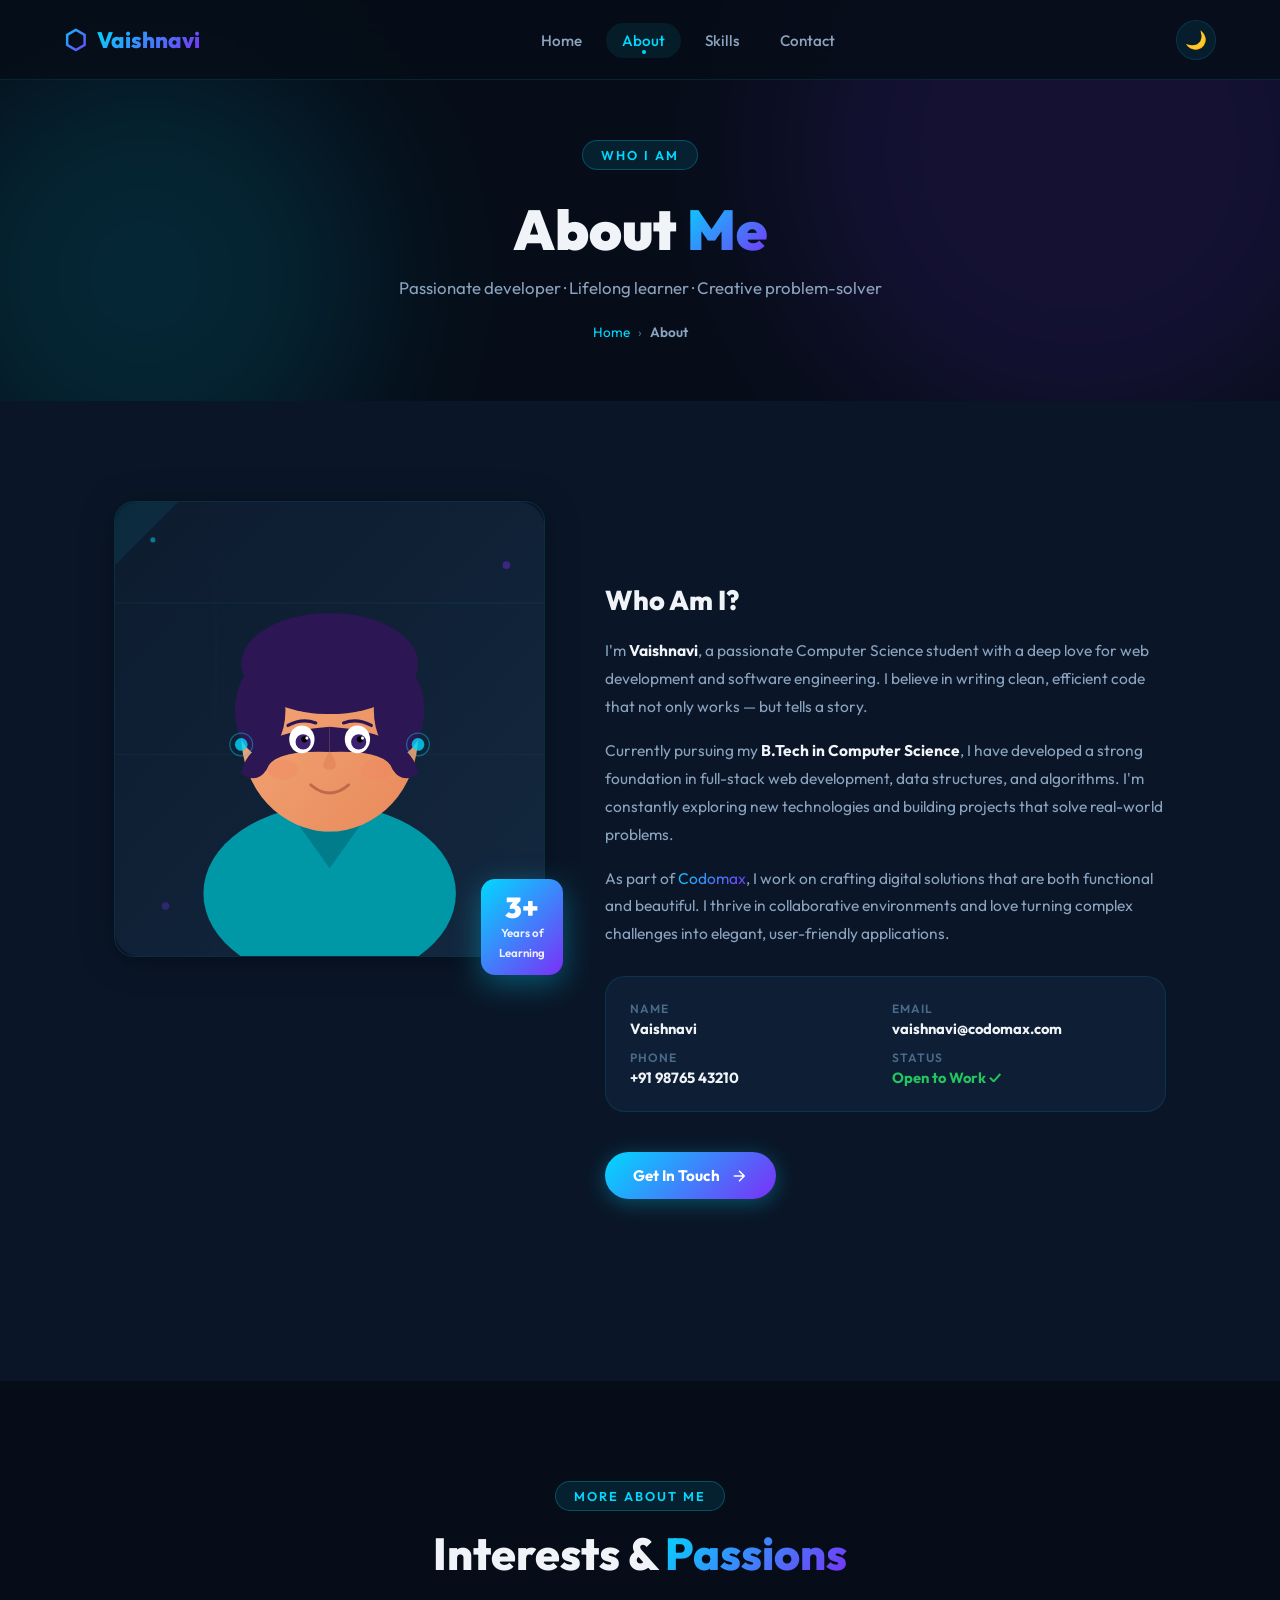
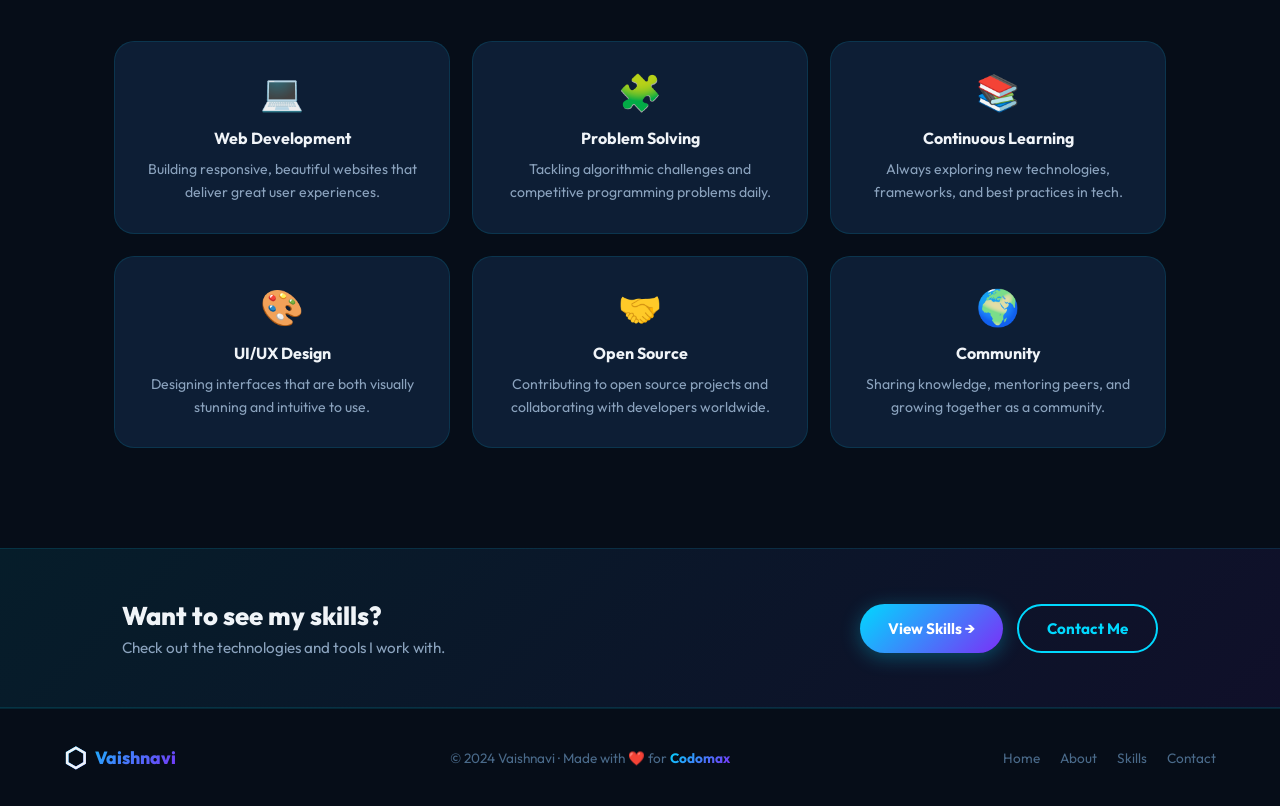
==== about.html @ a6d683fa "Initial commit" ====
<!DOCTYPE html>
<html lang="en">
<head>
    <meta charset="UTF-8">
    <meta name="viewport" content="width=device-width, initial-scale=1.0">
    <meta name="description" content="About Vaishnavi – CS Student, Web Developer at Codomax. Know my story, education, and interests.">
    <title>About Me | Vaishnavi – Codomax</title>
    <link rel="preconnect" href="https://fonts.googleapis.com">
    <link rel="preconnect" href="https://fonts.gstatic.com" crossorigin>
    <link href="https://fonts.googleapis.com/css2?family=Outfit:wght@300;400;500;600;700;800;900&family=Space+Mono:wght@400;700&display=swap" rel="stylesheet">
    <link rel="stylesheet" href="style.css">
</head>
<body>

<!-- ===== NAVBAR ===== -->
<header id="header">
    <nav class="navbar" id="navbar">
        <a href="index.html" class="logo-wrap">
            <span class="logo-icon">⬡</span>
            <span class="logo-text">Vaishnavi</span>
        </a>
        <ul class="nav-links" id="navLinks">
            <li><a href="index.html"   class="nav-link">Home</a></li>
            <li><a href="about.html"   class="nav-link active">About</a></li>
            <li><a href="skills.html"  class="nav-link">Skills</a></li>
            <li><a href="contact.html" class="nav-link">Contact</a></li>
        </ul>
        <div class="nav-actions">
            <button id="themeBtn" aria-label="Toggle theme">🌙</button>
            <button class="hamburger" id="hamburger" aria-label="Toggle menu">
                <span></span><span></span><span></span>
            </button>
        </div>
    </nav>
</header>


<!-- ===== PAGE HERO BANNER ===== -->
<section class="page-hero">
    <div class="blob blob-1"></div>
    <div class="blob blob-2"></div>
    <div class="container page-hero-inner">
        <span class="section-tag">Who I Am</span>
        <h1 class="page-hero-title">About <span class="highlight">Me</span></h1>
        <p class="page-hero-sub">Passionate developer · Lifelong learner · Creative problem-solver</p>
        <nav class="breadcrumb">
            <a href="index.html">Home</a>
            <span>›</span>
            <span class="bc-active">About</span>
        </nav>
    </div>
</section>


<!-- ===== ABOUT MAIN ===== -->
<section class="section about-section">
    <div class="container">
        <div class="about-grid">

            <!-- LEFT: Image + info cards -->
            <div class="about-left anim-left">
                <div class="about-img-wrap">
                    <svg class="about-svg" viewBox="0 0 340 360" xmlns="http://www.w3.org/2000/svg">
                        <defs>
                            <linearGradient id="aboutBg" x1="0%" y1="0%" x2="100%" y2="100%">
                                <stop offset="0%" style="stop-color:#0d1b2e"/>
                                <stop offset="100%" style="stop-color:#13283f"/>
                            </linearGradient>
                            <linearGradient id="skinA" x1="0%" y1="0%" x2="100%" y2="100%">
                                <stop offset="0%" style="stop-color:#f4a97a"/>
                                <stop offset="100%" style="stop-color:#e8895a"/>
                            </linearGradient>
                            <clipPath id="aboutClip"><rect width="340" height="360" rx="20"/></clipPath>
                            <clipPath id="headClip"><ellipse cx="170" cy="175" rx="75" ry="80"/></clipPath>
                        </defs>
                        <rect width="340" height="360" rx="20" fill="url(#aboutBg)"/>
                        <!-- Grid lines -->
                        <line x1="0" y1="80" x2="340" y2="80" stroke="#00d9ff" stroke-width="0.4" opacity="0.15"/>
                        <line x1="0" y1="200" x2="340" y2="200" stroke="#00d9ff" stroke-width="0.4" opacity="0.1"/>
                        <line x1="80" y1="0" x2="80" y2="360" stroke="#7b2ff7" stroke-width="0.4" opacity="0.1"/>
                        <line x1="260" y1="0" x2="260" y2="360" stroke="#7b2ff7" stroke-width="0.4" opacity="0.1"/>
                        <!-- Corner accent -->
                        <path d="M 0 0 L 50 0 L 0 50Z" fill="#00d9ff" opacity="0.08"/>
                        <path d="M 340 360 L 290 360 L 340 310Z" fill="#7b2ff7" opacity="0.08"/>
                        <!-- Body -->
                        <ellipse cx="170" cy="310" rx="100" ry="70" fill="#0097a7" clip-path="url(#aboutClip)"/>
                        <path d="M 145 255 L 170 290 L 195 255 Q 170 268 145 255Z" fill="#007c8a" clip-path="url(#aboutClip)"/>
                        <!-- Neck -->
                        <rect x="157" y="228" width="26" height="30" rx="8" fill="url(#skinA)"/>
                        <!-- Head -->
                        <ellipse cx="170" cy="185" rx="70" ry="76" fill="url(#skinA)"/>
                        <!-- Hair -->
                        <ellipse cx="170" cy="128" rx="70" ry="40" fill="#2c1654"/>
                        <ellipse cx="115" cy="165" rx="20" ry="35" fill="#2c1654"/>
                        <ellipse cx="225" cy="165" rx="20" ry="35" fill="#2c1654"/>
                        <path d="M 170 178 Q 235 183 240 215 Q 228 224 220 212 Q 215 196 170 198Z" fill="#2c1654"/>
                        <path d="M 170 178 Q 105 183 100 215 Q 112 224 120 212 Q 125 196 170 198Z" fill="#2c1654"/>
                        <!-- Eyes -->
                        <ellipse cx="148" cy="188" rx="10" ry="11" fill="white"/>
                        <ellipse cx="192" cy="188" rx="10" ry="11" fill="white"/>
                        <circle cx="149" cy="190" r="6" fill="#3d2070"/>
                        <circle cx="193" cy="190" r="6" fill="#3d2070"/>
                        <circle cx="150" cy="188" r="2.5" fill="black"/>
                        <circle cx="194" cy="188" r="2.5" fill="black"/>
                        <circle cx="152" cy="187" r="1.2" fill="white"/>
                        <circle cx="196" cy="187" r="1.2" fill="white"/>
                        <!-- Eyebrows -->
                        <path d="M 137 177 Q 148 171 159 175" stroke="#2c1654" stroke-width="2.5" fill="none" stroke-linecap="round"/>
                        <path d="M 181 175 Q 192 171 203 177" stroke="#2c1654" stroke-width="2.5" fill="none" stroke-linecap="round"/>
                        <!-- Nose -->
                        <path d="M 170 197 Q 163 208 166 211 Q 170 213 174 211 Q 177 208 170 197Z" fill="#d97b4f" opacity="0.45"/>
                        <!-- Smile -->
                        <path d="M 155 224 Q 170 237 185 224" stroke="#c0694a" stroke-width="2.2" fill="none" stroke-linecap="round"/>
                        <!-- Cheeks -->
                        <ellipse cx="133" cy="212" rx="12" ry="8" fill="#f08060" opacity="0.3"/>
                        <ellipse cx="207" cy="212" rx="12" ry="8" fill="#f08060" opacity="0.3"/>
                        <!-- Earrings -->
                        <circle cx="100" cy="192" r="5" fill="#00d9ff" opacity="0.8"/>
                        <circle cx="240" cy="192" r="5" fill="#00d9ff" opacity="0.8"/>
                        <circle cx="100" cy="192" r="9" fill="none" stroke="#00d9ff" stroke-width="1" opacity="0.4"/>
                        <circle cx="240" cy="192" r="9" fill="none" stroke="#00d9ff" stroke-width="1" opacity="0.4"/>
                        <!-- Particles -->
                        <circle cx="30" cy="30" r="2" fill="#00d9ff" opacity="0.5"/>
                        <circle cx="310" cy="50" r="3" fill="#7b2ff7" opacity="0.4"/>
                        <circle cx="300" cy="330" r="2" fill="#00d9ff" opacity="0.4"/>
                        <circle cx="40" cy="320" r="3" fill="#7b2ff7" opacity="0.3"/>
                    </svg>
                    <div class="about-experience-badge">
                        <span class="badge-years">3+</span>
                        <span class="badge-text">Years of<br>Learning</span>
                    </div>
                </div>

                <div class="info-cards">
                    <div class="info-card">
                        <span class="info-icon">🎓</span>
                        <div>
                            <strong>Education</strong>
                            <p>B.Tech – Computer Science</p>
                        </div>
                    </div>
                    <div class="info-card">
                        <span class="info-icon">📍</span>
                        <div>
                            <strong>Location</strong>
                            <p>India · Remote Available</p>
                        </div>
                    </div>
                    <div class="info-card">
                        <span class="info-icon">💼</span>
                        <div>
                            <strong>Company</strong>
                            <p>Codomax</p>
                        </div>
                    </div>
                    <div class="info-card">
                        <span class="info-icon">🌐</span>
                        <div>
                            <strong>Languages</strong>
                            <p>English, Hindi</p>
                        </div>
                    </div>
                </div>
            </div>

            <!-- RIGHT: Bio -->
            <div class="about-right anim-right">
                <h2 class="about-heading">Who Am I?</h2>

                <p class="about-text">
                    I'm <strong>Vaishnavi</strong>, a passionate Computer Science student with a deep love for 
                    web development and software engineering. I believe in writing clean, efficient code that 
                    not only works — but tells a story.
                </p>
                <p class="about-text">
                    Currently pursuing my <strong>B.Tech in Computer Science</strong>, I have developed a strong 
                    foundation in full-stack web development, data structures, and algorithms. I'm constantly 
                    exploring new technologies and building projects that solve real-world problems.
                </p>
                <p class="about-text">
                    As part of <span class="highlight">Codomax</span>, I work on crafting digital solutions that 
                    are both functional and beautiful. I thrive in collaborative environments and love turning 
                    complex challenges into elegant, user-friendly applications.
                </p>

                <!-- Personal details -->
                <div class="about-details">
                    <div class="detail-row">
                        <span class="detail-label">Name</span>
                        <span class="detail-value">Vaishnavi</span>
                    </div>
                    <div class="detail-row">
                        <span class="detail-label">Email</span>
                        <span class="detail-value">vaishnavi@codomax.com</span>
                    </div>
                    <div class="detail-row">
                        <span class="detail-label">Phone</span>
                        <span class="detail-value">+91 98765 43210</span>
                    </div>
                    <div class="detail-row">
                        <span class="detail-label">Status</span>
                        <span class="detail-value available">Open to Work ✓</span>
                    </div>
                </div>

                <a href="contact.html" class="btn-primary about-cta">
                    <span>Get In Touch</span>
                    <svg width="18" height="18" viewBox="0 0 24 24" fill="none" stroke="currentColor" stroke-width="2"><path d="M5 12h14M12 5l7 7-7 7"/></svg>
                </a>
            </div>
        </div>
    </div>
</section>


<!-- ===== INTERESTS / FUN FACTS ===== -->
<section class="section interests-section">
    <div class="container">
        <div class="section-header">
            <span class="section-tag">More About Me</span>
            <h2 class="section-title">Interests & <span class="highlight">Passions</span></h2>
        </div>
        <div class="interests-grid">
            <div class="interest-card anim-up">
                <span class="interest-icon">💻</span>
                <h3>Web Development</h3>
                <p>Building responsive, beautiful websites that deliver great user experiences.</p>
            </div>
            <div class="interest-card anim-up" style="--delay:0.1s">
                <span class="interest-icon">🧩</span>
                <h3>Problem Solving</h3>
                <p>Tackling algorithmic challenges and competitive programming problems daily.</p>
            </div>
            <div class="interest-card anim-up" style="--delay:0.2s">
                <span class="interest-icon">📚</span>
                <h3>Continuous Learning</h3>
                <p>Always exploring new technologies, frameworks, and best practices in tech.</p>
            </div>
            <div class="interest-card anim-up" style="--delay:0.3s">
                <span class="interest-icon">🎨</span>
                <h3>UI/UX Design</h3>
                <p>Designing interfaces that are both visually stunning and intuitive to use.</p>
            </div>
            <div class="interest-card anim-up" style="--delay:0.4s">
                <span class="interest-icon">🤝</span>
                <h3>Open Source</h3>
                <p>Contributing to open source projects and collaborating with developers worldwide.</p>
            </div>
            <div class="interest-card anim-up" style="--delay:0.5s">
                <span class="interest-icon">🌍</span>
                <h3>Community</h3>
                <p>Sharing knowledge, mentoring peers, and growing together as a community.</p>
            </div>
        </div>
    </div>
</section>


<!-- ===== CTA STRIP ===== -->
<section class="cta-strip">
    <div class="container cta-strip-inner">
        <div>
            <h2>Want to see my skills?</h2>
            <p>Check out the technologies and tools I work with.</p>
        </div>
        <div class="cta-strip-btns">
            <a href="skills.html" class="btn-primary">View Skills →</a>
            <a href="contact.html" class="btn-outline">Contact Me</a>
        </div>
    </div>
</section>


<!-- ===== FOOTER ===== -->
<footer class="footer">
    <div class="footer-inner">
        <a href="index.html" class="footer-logo">
            <span class="logo-icon">⬡</span>
            <span>Vaishnavi</span>
        </a>
        <p class="footer-copy">© 2024 Vaishnavi · Made with <span class="heart">❤️</span> for <strong class="codomax-brand">Codomax</strong></p>
        <div class="footer-links">
            <a href="index.html">Home</a>
            <a href="about.html">About</a>
            <a href="skills.html">Skills</a>
            <a href="contact.html">Contact</a>
        </div>
    </div>
</footer>

<button class="back-to-top" id="backToTop" title="Back to top">↑</button>
<script src="script.js"></script>
</body>
</html>
---- style.css ----
/* ============================================
   CODOMAX PORTFOLIO — style.css
   Author: Vaishnavi | Codomax Project 2024
   ============================================ */

/* ---------- CSS CUSTOM PROPERTIES ---------- */
:root {
    --bg-primary:     #060d18;
    --bg-secondary:   #0a1628;
    --bg-card:        #0d1e35;
    --bg-card-hover:  #112540;
    --bg-nav:         rgba(6, 13, 24, 0.85);

    --cyan:           #00d9ff;
    --cyan-dim:       #00bcd4;
    --purple:         #7b2ff7;
    --purple-dim:     #5b1fd4;
    --orange:         #ff6b35;
    --green:          #22c55e;

    --text-primary:   #f0f4f8;
    --text-secondary: #8ba3be;
    --text-muted:     #4a6a8a;

    --border:         rgba(0, 217, 255, 0.12);
    --border-hover:   rgba(0, 217, 255, 0.35);

    --gradient-main:  linear-gradient(135deg, #00d9ff 0%, #7b2ff7 100%);
    --gradient-card:  linear-gradient(135deg, rgba(0,217,255,0.08) 0%, rgba(123,47,247,0.05) 100%);
    --gradient-hero:  radial-gradient(ellipse at 60% 50%, rgba(123,47,247,0.15) 0%, transparent 60%),
                      radial-gradient(ellipse at 20% 60%, rgba(0,217,255,0.1) 0%, transparent 50%);

    --shadow-card:    0 4px 32px rgba(0,0,0,0.4);
    --shadow-glow:    0 0 30px rgba(0, 217, 255, 0.2);
    --shadow-purple:  0 0 30px rgba(123, 47, 247, 0.2);

    --radius-sm:      8px;
    --radius-md:      14px;
    --radius-lg:      20px;
    --radius-xl:      28px;
    --radius-full:    9999px;

    --transition:     0.3s cubic-bezier(0.4, 0, 0.2, 1);
    --transition-slow: 0.6s cubic-bezier(0.4, 0, 0.2, 1);

    --font-body:      'Outfit', sans-serif;
    --font-mono:      'Space Mono', monospace;

    --nav-h:          80px;
}

/* Light mode overrides */
body.light-mode {
    --bg-primary:     #f0f4f8;
    --bg-secondary:   #e2eaf4;
    --bg-card:        #ffffff;
    --bg-card-hover:  #f5f9ff;
    --bg-nav:         rgba(240, 244, 248, 0.92);
    --text-primary:   #0d1e35;
    --text-secondary: #3a5a7c;
    --text-muted:     #7090b0;
    --border:         rgba(0, 100, 200, 0.12);
    --border-hover:   rgba(0, 100, 200, 0.35);
    --shadow-card:    0 4px 32px rgba(0, 100, 200, 0.1);
}


/* ---------- RESET & BASE ---------- */
*, *::before, *::after {
    margin: 0;
    padding: 0;
    box-sizing: border-box;
}

html {
    scroll-behavior: smooth;
    font-size: 16px;
}

body {
    font-family: var(--font-body);
    background-color: var(--bg-primary);
    color: var(--text-primary);
    min-height: 100vh;
    overflow-x: hidden;
    transition: background-color var(--transition), color var(--transition);
}

::selection {
    background: rgba(0, 217, 255, 0.3);
    color: var(--text-primary);
}

a { text-decoration: none; color: inherit; }
img, svg { display: block; max-width: 100%; }
button { font-family: var(--font-body); }
ul { list-style: none; }


/* ---------- SCROLLBAR ---------- */
::-webkit-scrollbar { width: 6px; }
::-webkit-scrollbar-track { background: var(--bg-primary); }
::-webkit-scrollbar-thumb { background: var(--cyan); border-radius: 10px; }


/* ---------- SHARED UTILITIES ---------- */
.container {
    max-width: 1180px;
    margin: 0 auto;
    padding: 0 5%;
}

.section {
    padding: 100px 0;
    position: relative;
}

.highlight {
    background: var(--gradient-main);
    -webkit-background-clip: text;
    -webkit-text-fill-color: transparent;
    background-clip: text;
}

/* Section header */
.section-header {
    text-align: center;
    margin-bottom: 60px;
}

.section-tag {
    display: inline-block;
    padding: 6px 18px;
    background: rgba(0, 217, 255, 0.1);
    color: var(--cyan);
    border: 1px solid rgba(0, 217, 255, 0.25);
    border-radius: var(--radius-full);
    font-size: 0.8rem;
    font-weight: 600;
    letter-spacing: 2px;
    text-transform: uppercase;
    margin-bottom: 16px;
}

.section-title {
    font-size: clamp(2rem, 4vw, 2.8rem);
    font-weight: 800;
    line-height: 1.2;
    margin-bottom: 14px;
}

.section-subtitle {
    color: var(--text-secondary);
    font-size: 1.05rem;
    max-width: 540px;
    margin: 0 auto;
    line-height: 1.7;
}


/* ---------- BUTTONS ---------- */
.btn-primary {
    display: inline-flex;
    align-items: center;
    gap: 10px;
    padding: 14px 28px;
    background: var(--gradient-main);
    color: #fff;
    font-weight: 700;
    font-size: 0.95rem;
    border-radius: var(--radius-full);
    border: none;
    cursor: pointer;
    transition: var(--transition);
    position: relative;
    overflow: hidden;
    box-shadow: 0 4px 20px rgba(0, 217, 255, 0.3);
}

.btn-primary::before {
    content: '';
    position: absolute;
    inset: 0;
    background: rgba(255,255,255,0.1);
    opacity: 0;
    transition: opacity var(--transition);
}

.btn-primary:hover {
    transform: translateY(-3px);
    box-shadow: 0 8px 30px rgba(0, 217, 255, 0.45);
}
.btn-primary:hover::before { opacity: 1; }
.btn-primary:active { transform: translateY(-1px); }

.btn-outline {
    display: inline-flex;
    align-items: center;
    gap: 10px;
    padding: 13px 28px;
    background: transparent;
    color: var(--cyan);
    font-weight: 700;
    font-size: 0.95rem;
    border-radius: var(--radius-full);
    border: 2px solid var(--cyan);
    cursor: pointer;
    transition: var(--transition);
}
.btn-outline:hover {
    background: rgba(0, 217, 255, 0.1);
    transform: translateY(-3px);
    box-shadow: var(--shadow-glow);
}


/* ---------- NAVBAR ---------- */
#header {
    position: fixed;
    top: 0;
    left: 0;
    right: 0;
    z-index: 1000;
}

.navbar {
    height: var(--nav-h);
    display: flex;
    align-items: center;
    justify-content: space-between;
    padding: 0 5%;
    background: var(--bg-nav);
    backdrop-filter: blur(20px);
    -webkit-backdrop-filter: blur(20px);
    border-bottom: 1px solid var(--border);
    transition: var(--transition);
}

.navbar.scrolled {
    box-shadow: 0 4px 30px rgba(0,0,0,0.4);
    border-bottom-color: rgba(0, 217, 255, 0.2);
}

.logo-wrap {
    display: flex;
    align-items: center;
    gap: 10px;
    font-size: 1.4rem;
    font-weight: 800;
}

.logo-icon {
    font-size: 1.6rem;
    background: var(--gradient-main);
    -webkit-background-clip: text;
    -webkit-text-fill-color: transparent;
    background-clip: text;
    animation: spin-slow 8s linear infinite;
}

@keyframes spin-slow {
    from { filter: hue-rotate(0deg); }
    to   { filter: hue-rotate(360deg); }
}

.logo-text {
    background: var(--gradient-main);
    -webkit-background-clip: text;
    -webkit-text-fill-color: transparent;
    background-clip: text;
}

.nav-links {
    display: flex;
    gap: 8px;
    align-items: center;
}

.nav-link {
    padding: 8px 16px;
    color: var(--text-secondary);
    font-size: 0.95rem;
    font-weight: 500;
    border-radius: var(--radius-full);
    transition: var(--transition);
    position: relative;
}

.nav-link:hover,
.nav-link.active {
    color: var(--cyan);
    background: rgba(0, 217, 255, 0.08);
}

.nav-link.active::after {
    content: '';
    position: absolute;
    bottom: 4px;
    left: 50%;
    transform: translateX(-50%);
    width: 4px;
    height: 4px;
    background: var(--cyan);
    border-radius: 50%;
}

.nav-actions {
    display: flex;
    align-items: center;
    gap: 12px;
}

#themeBtn {
    background: rgba(0,217,255,0.08);
    border: 1px solid var(--border);
    border-radius: var(--radius-full);
    width: 40px;
    height: 40px;
    font-size: 1.1rem;
    cursor: pointer;
    transition: var(--transition);
    display: flex;
    align-items: center;
    justify-content: center;
}
#themeBtn:hover {
    background: rgba(0,217,255,0.15);
    border-color: var(--cyan);
}

/* Hamburger */
.hamburger {
    display: none;
    flex-direction: column;
    gap: 5px;
    background: none;
    border: none;
    cursor: pointer;
    padding: 6px;
}
.hamburger span {
    display: block;
    width: 22px;
    height: 2px;
    background: var(--text-primary);
    border-radius: 2px;
    transition: var(--transition);
}
.hamburger.open span:nth-child(1) { transform: translateY(7px) rotate(45deg); }
.hamburger.open span:nth-child(2) { opacity: 0; }
.hamburger.open span:nth-child(3) { transform: translateY(-7px) rotate(-45deg); }


/* ---------- HERO SECTION ---------- */
.hero-section {
    min-height: 100vh;
    display: flex;
    align-items: center;
    padding-top: var(--nav-h);
    position: relative;
    overflow: hidden;
    background: var(--bg-primary);
}

/* Animated blobs */
.blob {
    position: absolute;
    border-radius: 50%;
    filter: blur(80px);
    opacity: 0.12;
    animation: blob-float 8s ease-in-out infinite;
    pointer-events: none;
}
.blob-1 {
    width: 600px; height: 600px;
    background: var(--purple);
    top: -150px; right: -100px;
    animation-delay: 0s;
}
.blob-2 {
    width: 450px; height: 450px;
    background: var(--cyan);
    bottom: -100px; left: -80px;
    animation-delay: -3s;
}
.blob-3 {
    width: 350px; height: 350px;
    background: var(--orange);
    top: 40%; right: 25%;
    animation-delay: -6s;
    opacity: 0.07;
}

@keyframes blob-float {
    0%, 100% { transform: translate(0, 0) scale(1); }
    33%       { transform: translate(20px, -30px) scale(1.05); }
    66%       { transform: translate(-15px, 20px) scale(0.95); }
}

/* Particles */
.particles {
    position: absolute;
    inset: 0;
    pointer-events: none;
}
.particle {
    position: absolute;
    width: 2px;
    height: 2px;
    background: var(--cyan);
    border-radius: 50%;
    animation: particle-float linear infinite;
    opacity: 0.4;
}
@keyframes particle-float {
    0%   { transform: translateY(100vh); opacity: 0; }
    10%  { opacity: 0.4; }
    90%  { opacity: 0.4; }
    100% { transform: translateY(-20px); opacity: 0; }
}

/* Hero Layout */
.hero-container {
    display: grid;
    grid-template-columns: 1fr 1fr;
    gap: 60px;
    align-items: center;
    width: 100%;
    max-width: 1180px;
    margin: 0 auto;
    padding: 60px 5%;
    position: relative;
    z-index: 2;
}

/* Badge pill */
.badge-pill {
    display: inline-flex;
    align-items: center;
    gap: 8px;
    padding: 8px 16px;
    background: rgba(34, 197, 94, 0.1);
    border: 1px solid rgba(34, 197, 94, 0.3);
    border-radius: var(--radius-full);
    color: var(--green);
    font-size: 0.82rem;
    font-weight: 600;
    margin-bottom: 20px;
}
.badge-dot {
    width: 8px;
    height: 8px;
    background: var(--green);
    border-radius: 50%;
    animation: pulse-dot 2s ease-in-out infinite;
}
@keyframes pulse-dot {
    0%, 100% { transform: scale(1); opacity: 1; }
    50%       { transform: scale(1.5); opacity: 0.6; }
}

.greeting {
    font-size: 1.1rem;
    color: var(--cyan);
    font-weight: 600;
    margin-bottom: 8px;
    font-family: var(--font-mono);
}

.hero-name {
    font-size: clamp(2.8rem, 6vw, 4.5rem);
    font-weight: 900;
    line-height: 1.05;
    margin-bottom: 16px;
    background: var(--gradient-main);
    -webkit-background-clip: text;
    -webkit-text-fill-color: transparent;
    background-clip: text;
}

.wave {
    display: inline-block;
    -webkit-text-fill-color: initial;
    animation: wave-anim 2.5s ease-in-out infinite;
    transform-origin: 70% 70%;
}
@keyframes wave-anim {
    0%,60%,100% { transform: rotate(0deg); }
    10%,30%     { transform: rotate(14deg); }
    20%         { transform: rotate(-8deg); }
    40%         { transform: rotate(-4deg); }
    50%         { transform: rotate(10deg); }
}

/* Typewriter */
.typewriter-wrap {
    font-size: clamp(1.1rem, 2.5vw, 1.4rem);
    font-weight: 600;
    margin-bottom: 24px;
    min-height: 2rem;
}
.static-text { color: var(--text-secondary); }
.typewriter  { color: var(--cyan); }
.cursor {
    color: var(--cyan);
    animation: blink 0.8s step-end infinite;
    font-weight: 300;
}
@keyframes blink {
    0%,100% { opacity: 1; }
    50%     { opacity: 0; }
}

.hero-desc {
    color: var(--text-secondary);
    font-size: 1rem;
    line-height: 1.8;
    max-width: 500px;
    margin-bottom: 36px;
}

.hero-buttons {
    display: flex;
    gap: 16px;
    flex-wrap: wrap;
    margin-bottom: 36px;
}

/* Social icons */
.hero-socials {
    display: flex;
    gap: 12px;
}
.social-icon {
    width: 44px;
    height: 44px;
    background: var(--bg-card);
    border: 1px solid var(--border);
    border-radius: var(--radius-md);
    display: flex;
    align-items: center;
    justify-content: center;
    color: var(--text-secondary);
    transition: var(--transition);
}
.social-icon svg { width: 20px; height: 20px; }
.social-icon:hover {
    background: rgba(0,217,255,0.1);
    border-color: var(--cyan);
    color: var(--cyan);
    transform: translateY(-3px);
    box-shadow: var(--shadow-glow);
}

/* Profile image wrap */
.hero-image-wrap {
    position: relative;
    display: flex;
    flex-direction: column;
    align-items: center;
    gap: 24px;
}

.hero-image-ring {
    position: absolute;
    top: 50%;
    left: 50%;
    border-radius: 50%;
    border: 2px dashed;
    transform: translate(-50%, -55%);
    animation: rotate-ring linear infinite;
}
.ring-outer {
    width: 370px; height: 370px;
    border-color: rgba(0, 217, 255, 0.25);
    animation-duration: 20s;
    animation-direction: normal;
}
.ring-inner {
    width: 310px; height: 310px;
    border-color: rgba(123, 47, 247, 0.25);
    animation-duration: 15s;
    animation-direction: reverse;
}
@keyframes rotate-ring {
    from { transform: translate(-50%, -55%) rotate(0deg); }
    to   { transform: translate(-50%, -55%) rotate(360deg); }
}

.hero-avatar-container {
    width: 280px;
    height: 280px;
    border-radius: 50%;
    overflow: hidden;
    border: 3px solid transparent;
    background: linear-gradient(var(--bg-primary), var(--bg-primary)) padding-box,
                var(--gradient-main) border-box;
    box-shadow: var(--shadow-glow), var(--shadow-purple), 0 20px 60px rgba(0,0,0,0.5);
    position: relative;
    z-index: 2;
    flex-shrink: 0;
}
.profile-svg {
    width: 100%;
    height: 100%;
}

/* Floating tags */
.float-tag {
    position: absolute;
    background: var(--bg-card);
    border: 1px solid var(--border);
    border-radius: var(--radius-full);
    padding: 8px 14px;
    font-size: 0.78rem;
    font-weight: 600;
    color: var(--text-primary);
    white-space: nowrap;
    z-index: 3;
    box-shadow: var(--shadow-card);
    backdrop-filter: blur(10px);
}
.float-tag span { margin-right: 4px; }

.tag-1 {
    top: 5%;
    left: -10px;
    animation: float-tag1 3s ease-in-out infinite;
}
.tag-2 {
    top: 30%;
    right: -15px;
    animation: float-tag2 3.5s ease-in-out infinite;
    color: var(--cyan);
    border-color: rgba(0,217,255,0.3);
}
.tag-3 {
    bottom: 28%;
    left: -12px;
    animation: float-tag3 4s ease-in-out infinite;
    color: var(--purple);
    border-color: rgba(123,47,247,0.3);
}

@keyframes float-tag1 {
    0%,100% { transform: translateY(0); }
    50%     { transform: translateY(-8px); }
}
@keyframes float-tag2 {
    0%,100% { transform: translateY(0); }
    50%     { transform: translateY(8px); }
}
@keyframes float-tag3 {
    0%,100% { transform: translateY(0); }
    50%     { transform: translateY(-6px); }
}

/* Stats bar */
.hero-stats {
    display: flex;
    align-items: center;
    gap: 0;
    background: var(--bg-card);
    border: 1px solid var(--border);
    border-radius: var(--radius-lg);
    padding: 16px 24px;
    width: 100%;
    max-width: 360px;
    box-shadow: var(--shadow-card);
    backdrop-filter: blur(10px);
}
.stat-item {
    flex: 1;
    text-align: center;
}
.stat-number {
    display: block;
    font-size: 1.5rem;
    font-weight: 800;
    background: var(--gradient-main);
    -webkit-background-clip: text;
    -webkit-text-fill-color: transparent;
    background-clip: text;
}
.stat-label {
    font-size: 0.72rem;
    color: var(--text-muted);
    font-weight: 500;
    text-transform: uppercase;
    letter-spacing: 0.5px;
}
.stat-divider {
    width: 1px;
    height: 36px;
    background: var(--border);
}

/* Scroll indicator */
.scroll-indicator {
    position: absolute;
    bottom: 30px;
    left: 50%;
    transform: translateX(-50%);
    display: flex;
    flex-direction: column;
    align-items: center;
    gap: 8px;
    color: var(--text-muted);
    font-size: 0.75rem;
    font-weight: 500;
    letter-spacing: 2px;
    text-transform: uppercase;
    z-index: 2;
    animation: fade-in 1.5s ease 1.5s both;
}
.scroll-mouse {
    width: 22px;
    height: 36px;
    border: 2px solid var(--text-muted);
    border-radius: 11px;
    display: flex;
    justify-content: center;
    padding-top: 6px;
}
.scroll-wheel {
    width: 4px;
    height: 8px;
    background: var(--cyan);
    border-radius: 2px;
    animation: scroll-wheel 2s ease-in-out infinite;
}
@keyframes scroll-wheel {
    0%   { transform: translateY(0); opacity: 1; }
    100% { transform: translateY(14px); opacity: 0; }
}
@keyframes fade-in {
    from { opacity: 0; transform: translateX(-50%) translateY(10px); }
    to   { opacity: 1; transform: translateX(-50%) translateY(0); }
}


/* ---------- ABOUT SECTION ---------- */
.about-section {
    background: var(--bg-secondary);
}

.about-grid {
    display: grid;
    grid-template-columns: 1fr 1.3fr;
    gap: 60px;
    align-items: center;
}

.about-img-wrap {
    position: relative;
}
.about-svg {
    width: 100%;
    border-radius: var(--radius-lg);
    box-shadow: var(--shadow-card);
    border: 1px solid var(--border);
}
.about-experience-badge {
    position: absolute;
    bottom: -18px;
    right: -18px;
    background: var(--gradient-main);
    color: white;
    border-radius: var(--radius-md);
    padding: 14px 18px;
    text-align: center;
    box-shadow: 0 8px 30px rgba(0,217,255,0.35);
}
.badge-years {
    display: block;
    font-size: 1.8rem;
    font-weight: 900;
    line-height: 1;
}
.badge-text {
    font-size: 0.72rem;
    font-weight: 600;
    opacity: 0.9;
    line-height: 1.3;
}

.info-cards {
    display: flex;
    flex-direction: column;
    gap: 10px;
    margin-top: 30px;
}
.info-card {
    display: flex;
    align-items: center;
    gap: 14px;
    background: var(--bg-card);
    border: 1px solid var(--border);
    border-radius: var(--radius-md);
    padding: 14px 18px;
    transition: var(--transition);
}
.info-card:hover {
    border-color: var(--border-hover);
    transform: translateX(4px);
}
.info-icon {
    font-size: 1.4rem;
    flex-shrink: 0;
}
.info-card strong {
    display: block;
    font-size: 0.8rem;
    color: var(--text-muted);
    text-transform: uppercase;
    letter-spacing: 1px;
    margin-bottom: 2px;
}
.info-card p {
    color: var(--text-primary);
    font-weight: 600;
    font-size: 0.9rem;
}

.about-right { }
.about-heading {
    font-size: 1.7rem;
    font-weight: 800;
    margin-bottom: 20px;
}
.about-text {
    color: var(--text-secondary);
    line-height: 1.8;
    margin-bottom: 16px;
    font-size: 0.97rem;
}
.about-text strong { color: var(--text-primary); }

.about-details {
    display: grid;
    grid-template-columns: 1fr 1fr;
    gap: 12px;
    margin: 28px 0 32px;
    padding: 24px;
    background: var(--bg-card);
    border: 1px solid var(--border);
    border-radius: var(--radius-lg);
}
.detail-row {
    display: flex;
    flex-direction: column;
    gap: 3px;
}
.detail-label {
    font-size: 0.75rem;
    color: var(--text-muted);
    text-transform: uppercase;
    letter-spacing: 1px;
    font-weight: 600;
}
.detail-value {
    font-weight: 700;
    font-size: 0.92rem;
    color: var(--text-primary);
}
.detail-value.available {
    color: var(--green);
}

.about-cta {
    margin-top: 8px;
}


/* ---------- SKILLS SECTION ---------- */
.skills-section {
    background: var(--bg-primary);
}

/* Skill Tabs */
.skill-tabs {
    display: flex;
    justify-content: center;
    gap: 8px;
    margin-bottom: 40px;
}
.skill-tab {
    padding: 10px 24px;
    border: 1px solid var(--border);
    background: var(--bg-card);
    color: var(--text-secondary);
    border-radius: var(--radius-full);
    font-size: 0.9rem;
    font-weight: 600;
    cursor: pointer;
    transition: var(--transition);
}
.skill-tab:hover {
    border-color: var(--border-hover);
    color: var(--cyan);
}
.skill-tab.active {
    background: var(--gradient-main);
    border-color: transparent;
    color: white;
    box-shadow: 0 4px 20px rgba(0,217,255,0.3);
}

/* Skill Panels */
.skill-panel {
    display: none;
}
.skill-panel.active {
    display: block;
    animation: panel-appear 0.4s ease;
}
@keyframes panel-appear {
    from { opacity: 0; transform: translateY(10px); }
    to   { opacity: 1; transform: translateY(0); }
}

.skills-grid {
    display: grid;
    grid-template-columns: repeat(2, 1fr);
    gap: 18px;
}

.skill-item {
    display: flex;
    align-items: center;
    gap: 16px;
    background: var(--bg-card);
    border: 1px solid var(--border);
    border-radius: var(--radius-lg);
    padding: 20px;
    transition: var(--transition);
}
.skill-item:hover {
    border-color: var(--border-hover);
    transform: translateY(-3px);
    box-shadow: var(--shadow-card);
}

.skill-icon-wrap {
    width: 50px;
    height: 50px;
    border-radius: var(--radius-md);
    background: color-mix(in srgb, var(--color) 15%, transparent);
    border: 1px solid color-mix(in srgb, var(--color) 30%, transparent);
    display: flex;
    align-items: center;
    justify-content: center;
    flex-shrink: 0;
    font-size: 1.4rem;
}

.skill-info { flex: 1; min-width: 0; }

.skill-header {
    display: flex;
    justify-content: space-between;
    align-items: center;
    margin-bottom: 10px;
}
.skill-name {
    font-weight: 700;
    font-size: 0.9rem;
}
.skill-percent {
    font-size: 0.82rem;
    font-weight: 700;
    color: var(--cyan);
    font-family: var(--font-mono);
}

.skill-bar {
    width: 100%;
    height: 6px;
    background: rgba(255,255,255,0.07);
    border-radius: var(--radius-full);
    overflow: hidden;
}
.skill-fill {
    height: 100%;
    width: 0;
    background: linear-gradient(90deg, var(--color), color-mix(in srgb, var(--color) 70%, white));
    border-radius: var(--radius-full);
    transition: width 1.2s cubic-bezier(0.4, 0, 0.2, 1);
}

/* Tech strip */
.tech-strip {
    display: flex;
    justify-content: center;
    flex-wrap: wrap;
    gap: 16px;
    margin-top: 50px;
    padding: 30px;
    background: var(--bg-card);
    border: 1px solid var(--border);
    border-radius: var(--radius-xl);
}
.tech-item {
    display: flex;
    flex-direction: column;
    align-items: center;
    gap: 6px;
    padding: 14px 18px;
    border-radius: var(--radius-md);
    background: rgba(255,255,255,0.03);
    border: 1px solid var(--border);
    cursor: default;
    transition: var(--transition);
    min-width: 72px;
}
.tech-item span { font-size: 1.6rem; }
.tech-item small {
    font-size: 0.72rem;
    color: var(--text-muted);
    font-weight: 600;
}
.tech-item:hover {
    border-color: var(--border-hover);
    background: rgba(0,217,255,0.06);
    transform: translateY(-4px);
}


/* ---------- CONTACT SECTION ---------- */
.contact-section {
    background: var(--bg-secondary);
}

.contact-grid {
    display: grid;
    grid-template-columns: 1fr 1.4fr;
    gap: 50px;
    align-items: start;
}

.contact-info-title {
    font-size: 1.5rem;
    font-weight: 800;
    margin-bottom: 14px;
}
.contact-info-desc {
    color: var(--text-secondary);
    line-height: 1.8;
    margin-bottom: 30px;
    font-size: 0.95rem;
}

.contact-cards {
    display: flex;
    flex-direction: column;
    gap: 12px;
    margin-bottom: 30px;
}
.contact-card {
    display: flex;
    align-items: center;
    gap: 16px;
    padding: 16px 20px;
    background: var(--bg-card);
    border: 1px solid var(--border);
    border-radius: var(--radius-md);
    transition: var(--transition);
}
.contact-card:hover {
    border-color: var(--border-hover);
    transform: translateX(4px);
}
.contact-card-icon {
    width: 46px;
    height: 46px;
    background: color-mix(in srgb, var(--c) 12%, transparent);
    border: 1px solid color-mix(in srgb, var(--c) 25%, transparent);
    border-radius: var(--radius-md);
    display: flex;
    align-items: center;
    justify-content: center;
    flex-shrink: 0;
    color: var(--c);
}
.contact-card-icon svg { width: 20px; height: 20px; }
.contact-card strong {
    display: block;
    font-size: 0.78rem;
    color: var(--text-muted);
    text-transform: uppercase;
    letter-spacing: 1px;
    margin-bottom: 3px;
}
.contact-card p {
    font-weight: 600;
    font-size: 0.9rem;
    color: var(--text-primary);
}

.contact-socials {
    display: flex;
    align-items: center;
    gap: 10px;
    flex-wrap: wrap;
    font-size: 0.85rem;
    color: var(--text-muted);
}
.social-btn {
    padding: 7px 16px;
    border: 1px solid var(--border);
    border-radius: var(--radius-full);
    font-size: 0.82rem;
    font-weight: 600;
    color: var(--text-secondary);
    transition: var(--transition);
}
.social-btn:hover {
    border-color: var(--cyan);
    color: var(--cyan);
    background: rgba(0,217,255,0.07);
}

/* Contact Form */
.contact-form-wrap {
    background: var(--bg-card);
    border: 1px solid var(--border);
    border-radius: var(--radius-xl);
    padding: 36px;
    box-shadow: var(--shadow-card);
}

#contactForm {
    display: flex;
    flex-direction: column;
    gap: 18px;
}
.form-row {
    display: grid;
    grid-template-columns: 1fr 1fr;
    gap: 16px;
}
.form-group {
    display: flex;
    flex-direction: column;
    gap: 8px;
}
.form-group label {
    font-size: 0.82rem;
    font-weight: 600;
    color: var(--text-muted);
    text-transform: uppercase;
    letter-spacing: 0.8px;
}
.form-group input,
.form-group textarea {
    padding: 14px 16px;
    background: var(--bg-secondary);
    border: 1.5px solid var(--border);
    border-radius: var(--radius-md);
    color: var(--text-primary);
    font-family: var(--font-body);
    font-size: 0.95rem;
    transition: var(--transition);
    outline: none;
    resize: none;
}
.form-group input:focus,
.form-group textarea:focus {
    border-color: var(--cyan);
    box-shadow: 0 0 0 3px rgba(0,217,255,0.1);
    background: var(--bg-primary);
}
.form-group input::placeholder,
.form-group textarea::placeholder {
    color: var(--text-muted);
}

.form-submit {
    width: 100%;
    justify-content: center;
    font-size: 1rem;
}

.form-success {
    display: none;
    text-align: center;
    color: var(--green);
    font-weight: 600;
    font-size: 0.95rem;
    padding: 12px;
    background: rgba(34,197,94,0.1);
    border: 1px solid rgba(34,197,94,0.3);
    border-radius: var(--radius-md);
}
.form-success.show { display: block; animation: panel-appear 0.4s ease; }


/* ---------- FOOTER ---------- */
.footer {
    background: var(--bg-primary);
    border-top: 1px solid var(--border);
    padding: 32px 5%;
}
.footer-inner {
    max-width: 1180px;
    margin: 0 auto;
    display: flex;
    align-items: center;
    justify-content: space-between;
    flex-wrap: wrap;
    gap: 16px;
}
.footer-logo {
    display: flex;
    align-items: center;
    gap: 8px;
    font-weight: 800;
    font-size: 1.1rem;
    background: var(--gradient-main);
    -webkit-background-clip: text;
    -webkit-text-fill-color: transparent;
    background-clip: text;
}
.footer-logo .logo-icon { -webkit-text-fill-color: initial; }
.footer-copy {
    color: var(--text-muted);
    font-size: 0.85rem;
}
.heart { animation: heartbeat 1.5s ease infinite; display: inline-block; }
@keyframes heartbeat {
    0%,100% { transform: scale(1); }
    50%     { transform: scale(1.3); }
}
.codomax-brand {
    background: var(--gradient-main);
    -webkit-background-clip: text;
    -webkit-text-fill-color: transparent;
    background-clip: text;
}
.footer-links {
    display: flex;
    gap: 20px;
}
.footer-links a {
    color: var(--text-muted);
    font-size: 0.85rem;
    transition: color var(--transition);
}
.footer-links a:hover { color: var(--cyan); }

/* Back to top */
.back-to-top {
    position: fixed;
    bottom: 30px;
    right: 30px;
    width: 44px;
    height: 44px;
    background: var(--gradient-main);
    color: white;
    border: none;
    border-radius: var(--radius-full);
    font-size: 1.2rem;
    cursor: pointer;
    opacity: 0;
    visibility: hidden;
    transform: translateY(10px);
    transition: var(--transition);
    box-shadow: 0 4px 20px rgba(0,217,255,0.35);
    z-index: 999;
}
.back-to-top.show {
    opacity: 1;
    visibility: visible;
    transform: translateY(0);
}
.back-to-top:hover { transform: translateY(-3px); }


/* ---------- ANIMATIONS ---------- */
.reveal {
    opacity: 0;
    transform: translateY(30px);
    transition: opacity 0.7s ease, transform 0.7s ease;
}
.reveal.visible {
    opacity: 1;
    transform: translateY(0);
}
.reveal-left {
    opacity: 0;
    transform: translateX(-30px);
    transition: opacity 0.7s ease, transform 0.7s ease;
}
.reveal-left.visible {
    opacity: 1;
    transform: translateX(0);
}
.reveal-right {
    opacity: 0;
    transform: translateX(30px);
    transition: opacity 0.7s ease, transform 0.7s ease;
}
.reveal-right.visible {
    opacity: 1;
    transform: translateX(0);
}


/* ---------- RESPONSIVE ---------- */
@media (max-width: 1024px) {
    .hero-container {
        grid-template-columns: 1fr;
        text-align: center;
    }
    .hero-image-wrap {
        order: -1;
    }
    .hero-desc { margin: 0 auto 36px; }
    .hero-buttons, .hero-socials { justify-content: center; }
    .hero-stats { max-width: 400px; margin: 0 auto; }
    .ring-outer { width: 310px; height: 310px; }
    .ring-inner { width: 260px; height: 260px; }
    .hero-avatar-container { width: 240px; height: 240px; }

    .about-grid { grid-template-columns: 1fr; }
    .about-left { max-width: 420px; margin: 0 auto; }
    .about-experience-badge { bottom: -10px; right: 10px; }
}

@media (max-width: 768px) {
    :root { --nav-h: 70px; }

    .nav-links {
        position: fixed;
        top: var(--nav-h);
        left: 0;
        right: 0;
        background: var(--bg-nav);
        backdrop-filter: blur(20px);
        -webkit-backdrop-filter: blur(20px);
        flex-direction: column;
        align-items: center;
        padding: 24px;
        gap: 6px;
        border-bottom: 1px solid var(--border);
        transform: translateY(-110%);
        transition: var(--transition);
    }
    .nav-links.open { transform: translateY(0); }
    .hamburger { display: flex; }

    .hero-container { padding: 40px 5%; }
    .hero-name { font-size: 2.8rem; }

    .skills-grid { grid-template-columns: 1fr; }

    .contact-grid { grid-template-columns: 1fr; }
    .form-row { grid-template-columns: 1fr; }

    .footer-inner {
        flex-direction: column;
        text-align: center;
    }

    .float-tag { display: none; }
    .ring-outer, .ring-inner { display: none; }

    .about-details { grid-template-columns: 1fr; }
}

@media (max-width: 480px) {
    .hero-stats { flex-direction: column; padding: 20px; }
    .stat-divider { width: 50%; height: 1px; }
    .section { padding: 70px 0; }
    .section-header { margin-bottom: 40px; }
}


/* ============================================
   MULTI-PAGE EXTRAS
   ============================================ */

/* ---------- PAGE HERO BANNER ---------- */
.page-hero {
    min-height: 300px;
    display: flex;
    align-items: center;
    padding-top: var(--nav-h);
    position: relative;
    overflow: hidden;
    background: var(--bg-primary);
}
.page-hero-inner {
    position: relative;
    z-index: 2;
    padding: 60px 5%;
    text-align: center;
}
.page-hero-title {
    font-size: clamp(2.2rem, 5vw, 3.5rem);
    font-weight: 900;
    margin: 12px 0;
    line-height: 1.15;
}
.page-hero-sub {
    color: var(--text-secondary);
    font-size: 1.05rem;
    margin-top: 10px;
    max-width: 520px;
    margin-left: auto;
    margin-right: auto;
    line-height: 1.7;
}

/* ---------- BREADCRUMB ---------- */
.breadcrumb {
    display: flex;
    align-items: center;
    justify-content: center;
    gap: 8px;
    margin-top: 20px;
    font-size: 0.85rem;
    color: var(--text-muted);
}
.breadcrumb a {
    color: var(--cyan);
    transition: opacity var(--transition);
}
.breadcrumb a:hover { opacity: 0.7; }
.bc-active { color: var(--text-secondary); font-weight: 600; }

/* ---------- QUICK NAV CARDS (Home) ---------- */
.quick-nav-section {
    background: var(--bg-secondary);
    padding: 60px 0;
}
.quick-nav-grid {
    display: grid;
    grid-template-columns: repeat(3, 1fr);
    gap: 24px;
}
.quick-nav-card {
    display: block;
    background: var(--bg-card);
    border: 1px solid var(--border);
    border-radius: var(--radius-xl);
    padding: 32px 28px;
    transition: var(--transition);
    position: relative;
    overflow: hidden;
    text-decoration: none;
}
.quick-nav-card::before {
    content: '';
    position: absolute;
    inset: 0;
    background: var(--gradient-main);
    opacity: 0;
    transition: opacity var(--transition);
}
.quick-nav-card:hover {
    transform: translateY(-6px);
    border-color: var(--border-hover);
    box-shadow: var(--shadow-card);
}
.quick-nav-card:hover::before { opacity: 0.04; }
.quick-nav-card:hover .qn-arrow {
    transform: translateX(6px);
    color: var(--cyan);
}
.qn-icon {
    font-size: 2.4rem;
    margin-bottom: 16px;
    display: block;
    position: relative;
    z-index: 1;
}
.quick-nav-card h3 {
    font-size: 1.2rem;
    font-weight: 800;
    margin-bottom: 10px;
    position: relative;
    z-index: 1;
}
.quick-nav-card p {
    color: var(--text-secondary);
    font-size: 0.9rem;
    line-height: 1.7;
    margin-bottom: 20px;
    position: relative;
    z-index: 1;
}
.qn-arrow {
    display: inline-block;
    font-size: 1.2rem;
    font-weight: 700;
    color: var(--text-muted);
    transition: var(--transition);
    position: relative;
    z-index: 1;
}
@media (max-width: 768px) {
    .quick-nav-grid { grid-template-columns: 1fr; }
}

/* ---------- INTERESTS GRID (About) ---------- */
.interests-section {
    background: var(--bg-primary);
}
.interests-grid {
    display: grid;
    grid-template-columns: repeat(3, 1fr);
    gap: 22px;
}
.interest-card {
    background: var(--bg-card);
    border: 1px solid var(--border);
    border-radius: var(--radius-lg);
    padding: 28px 24px;
    text-align: center;
    transition: var(--transition);
    animation-delay: var(--delay, 0s);
}
.interest-card:hover {
    border-color: var(--border-hover);
    transform: translateY(-5px);
    box-shadow: var(--shadow-card);
}
.interest-icon {
    font-size: 2.2rem;
    display: block;
    margin-bottom: 14px;
}
.interest-card h3 {
    font-size: 1rem;
    font-weight: 700;
    margin-bottom: 10px;
}
.interest-card p {
    color: var(--text-secondary);
    font-size: 0.88rem;
    line-height: 1.65;
}
@media (max-width: 768px) {
    .interests-grid { grid-template-columns: repeat(2, 1fr); }
}
@media (max-width: 480px) {
    .interests-grid { grid-template-columns: 1fr; }
}

/* ---------- CTA STRIP ---------- */
.cta-strip {
    background: linear-gradient(135deg, rgba(0,217,255,0.08) 0%, rgba(123,47,247,0.08) 100%);
    border-top: 1px solid var(--border);
    border-bottom: 1px solid var(--border);
    padding: 50px 5%;
}
.cta-strip-inner {
    display: flex;
    align-items: center;
    justify-content: space-between;
    gap: 30px;
    flex-wrap: wrap;
}
.cta-strip h2 {
    font-size: 1.6rem;
    font-weight: 800;
    margin-bottom: 6px;
}
.cta-strip p {
    color: var(--text-secondary);
    font-size: 0.95rem;
}
.cta-strip-btns {
    display: flex;
    gap: 14px;
    flex-shrink: 0;
    flex-wrap: wrap;
}

/* ---------- FAQ GRID (Contact) ---------- */
.faq-section {
    background: var(--bg-primary);
}
.faq-grid {
    display: grid;
    grid-template-columns: repeat(2, 1fr);
    gap: 20px;
}
.faq-item {
    background: var(--bg-card);
    border: 1px solid var(--border);
    border-radius: var(--radius-lg);
    padding: 26px 24px;
    transition: var(--transition);
    animation-delay: var(--delay, 0s);
}
.faq-item:hover {
    border-color: var(--border-hover);
    transform: translateY(-3px);
}
.faq-item h4 {
    font-size: 1rem;
    font-weight: 700;
    color: var(--cyan);
    margin-bottom: 10px;
}
.faq-item p {
    color: var(--text-secondary);
    font-size: 0.9rem;
    line-height: 1.7;
}
@media (max-width: 768px) {
    .faq-grid { grid-template-columns: 1fr; }
}

/* ---------- FORM SELECT ---------- */
.form-select {
    padding: 14px 16px;
    background: var(--bg-secondary);
    border: 1.5px solid var(--border);
    border-radius: var(--radius-md);
    color: var(--text-primary);
    font-family: var(--font-body);
    font-size: 0.95rem;
    transition: var(--transition);
    outline: none;
    width: 100%;
    cursor: pointer;
    appearance: none;
    background-image: url("data:image/svg+xml,%3Csvg xmlns='http://www.w3.org/2000/svg' viewBox='0 0 24 24' fill='none' stroke='%238ba3be' stroke-width='2'%3E%3Cpolyline points='6 9 12 15 18 9'/%3E%3C/svg%3E");
    background-repeat: no-repeat;
    background-position: right 14px center;
    background-size: 18px;
    padding-right: 44px;
}
.form-select:focus {
    border-color: var(--cyan);
    box-shadow: 0 0 0 3px rgba(0,217,255,0.1);
}
.form-select option {
    background: var(--bg-card);
    color: var(--text-primary);
}

/* Form required star */
.req { color: #ff6b6b; margin-left: 2px; }

/* Form header inside card */
.form-header {
    margin-bottom: 24px;
    padding-bottom: 20px;
    border-bottom: 1px solid var(--border);
}
.form-header h3 {
    font-size: 1.3rem;
    font-weight: 800;
    margin-bottom: 6px;
}
.form-header p {
    color: var(--text-secondary);
    font-size: 0.88rem;
}

/* ---------- CONTACT MAP BOX ---------- */
.contact-map-box {
    display: flex;
    align-items: center;
    gap: 16px;
    margin-top: 24px;
    padding: 18px 20px;
    background: var(--bg-card);
    border: 1px solid var(--border);
    border-radius: var(--radius-lg);
}
.map-pulse {
    position: relative;
    width: 36px;
    height: 36px;
    flex-shrink: 0;
    display: flex;
    align-items: center;
    justify-content: center;
}
.map-dot {
    width: 12px;
    height: 12px;
    background: var(--cyan);
    border-radius: 50%;
    z-index: 1;
    position: relative;
}
.map-ring {
    position: absolute;
    inset: 0;
    border: 2px solid var(--cyan);
    border-radius: 50%;
    animation: ping 1.8s ease-in-out infinite;
    opacity: 0;
}
@keyframes ping {
    0%   { transform: scale(0.5); opacity: 0.6; }
    100% { transform: scale(1.8); opacity: 0; }
}
.contact-map-box strong {
    display: block;
    font-size: 0.9rem;
    font-weight: 700;
    margin-bottom: 3px;
}
.contact-map-box p {
    color: var(--text-secondary);
    font-size: 0.82rem;
}

/* ---------- ENTRANCE ANIMATIONS ---------- */
.anim-left {
    opacity: 0;
    transform: translateX(-30px);
    animation: slide-in-left 0.7s ease forwards;
    animation-delay: 0.2s;
}
.anim-right {
    opacity: 0;
    transform: translateX(30px);
    animation: slide-in-right 0.7s ease forwards;
    animation-delay: 0.3s;
}
.anim-up {
    opacity: 0;
    transform: translateY(24px);
    animation: slide-in-up 0.6s ease forwards;
    animation-delay: var(--delay, 0.1s);
}
@keyframes slide-in-left {
    to { opacity: 1; transform: translateX(0); }
}
@keyframes slide-in-right {
    to { opacity: 1; transform: translateX(0); }
}
@keyframes slide-in-up {
    to { opacity: 1; transform: translateY(0); }
}
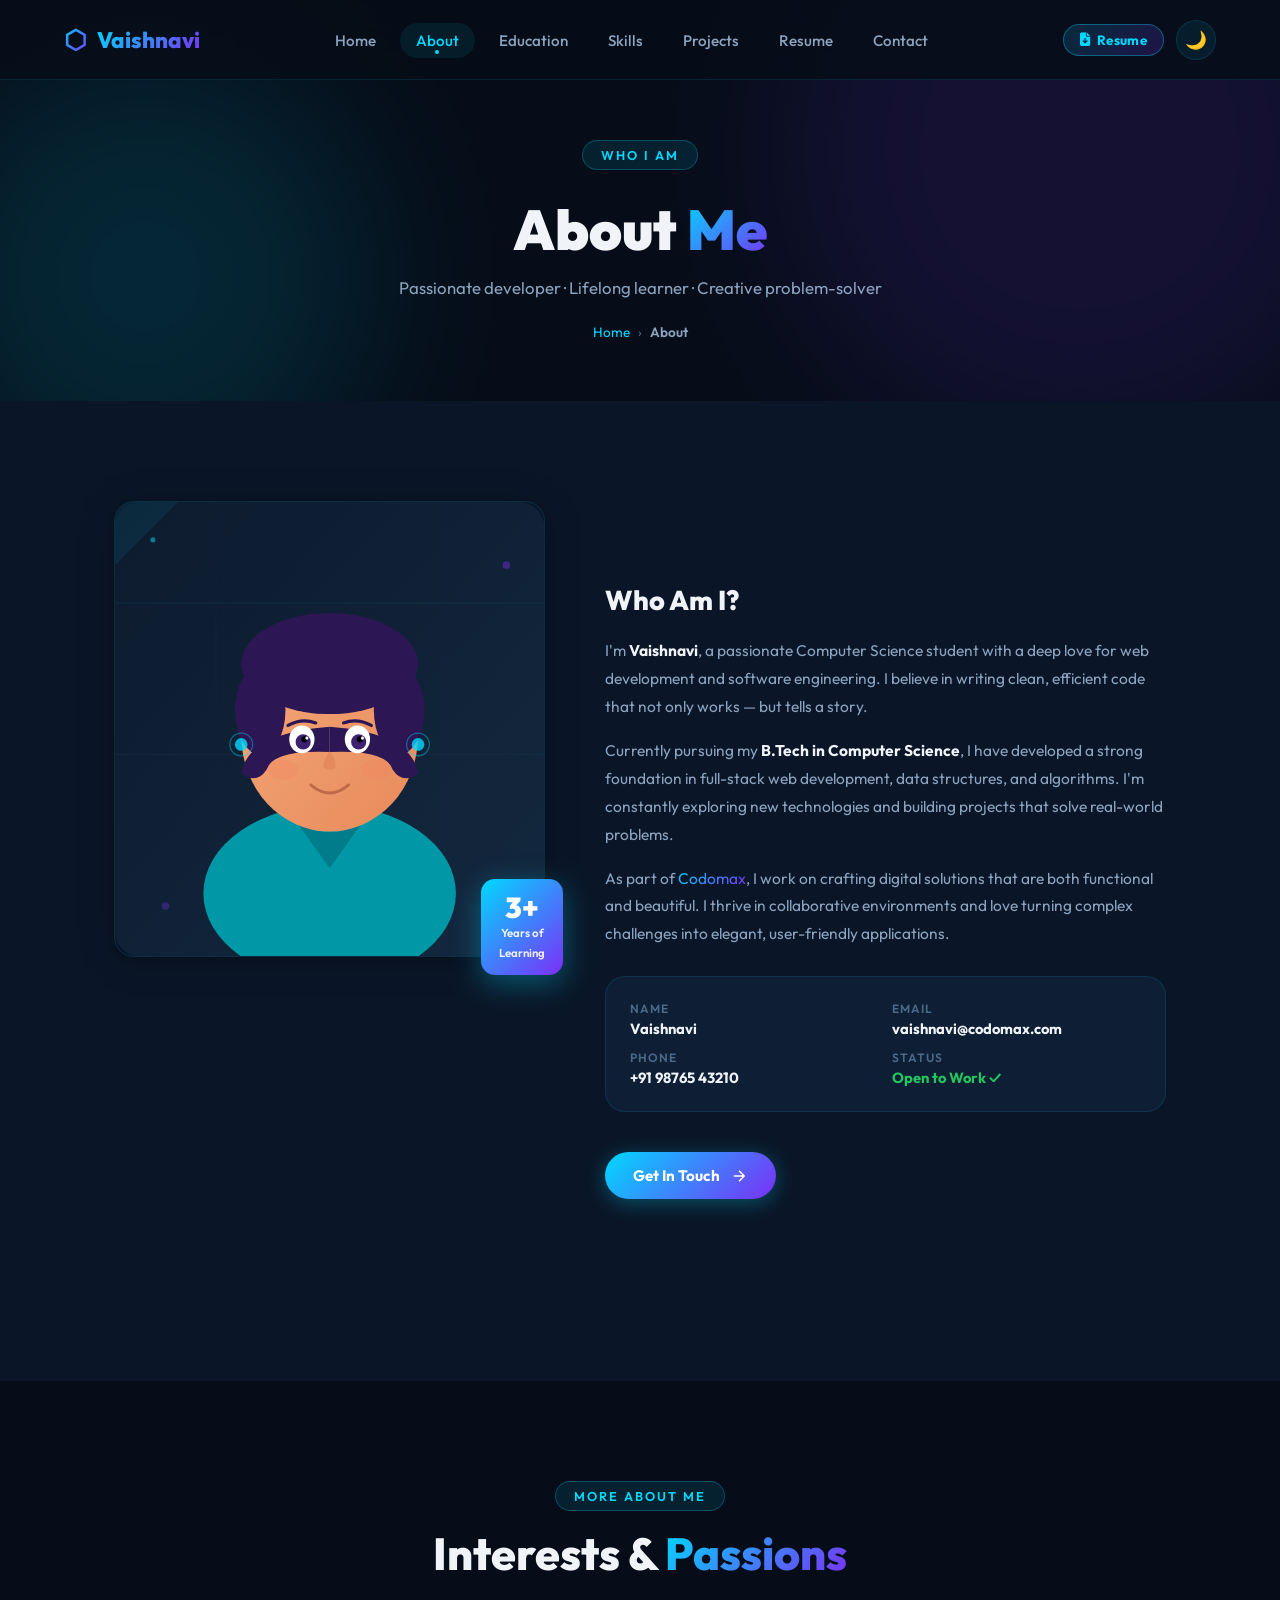
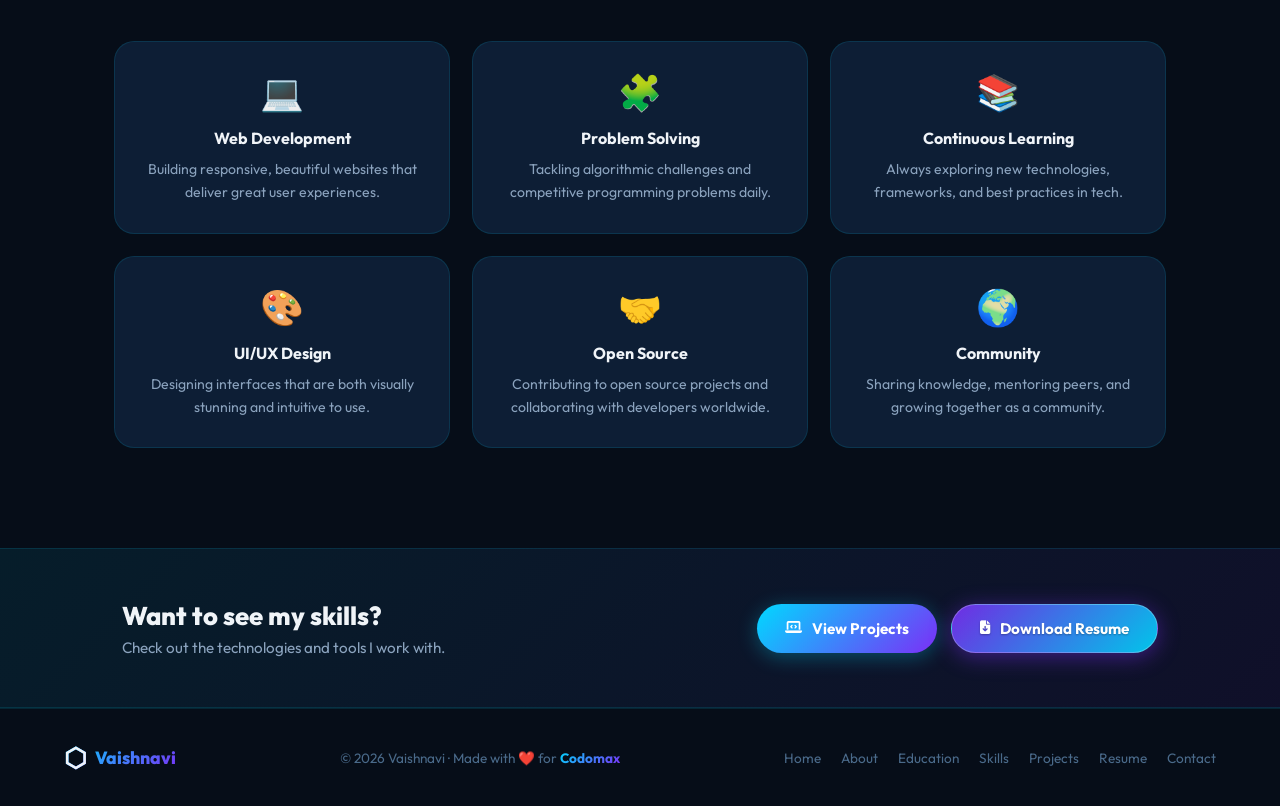
==== commit 9a48e121: "Add files via upload" ====
--- a/about.html
+++ b/about.html
@@ -8,6 +8,10 @@
     <link rel="preconnect" href="https://fonts.googleapis.com">
     <link rel="preconnect" href="https://fonts.gstatic.com" crossorigin>
     <link href="https://fonts.googleapis.com/css2?family=Outfit:wght@300;400;500;600;700;800;900&family=Space+Mono:wght@400;700&display=swap" rel="stylesheet">
+    <!-- Font Awesome 6 -->
+    <link rel="stylesheet" href="https://cdnjs.cloudflare.com/ajax/libs/font-awesome/6.5.1/css/all.min.css"
+        integrity="sha512-DTOQO9RWCH3ppGqcWaEA1BIZOC6xxalwEsw9c2QQeAIftl+Vegovlnee1c9QX4TctnWMn13TZye+giMm8e2LwA=="
+        crossorigin="anonymous" referrerpolicy="no-referrer" />
     <link rel="stylesheet" href="style.css">
 </head>
 <body>
@@ -22,16 +26,25 @@
         <ul class="nav-links" id="navLinks">
             <li><a href="index.html"   class="nav-link">Home</a></li>
             <li><a href="about.html"   class="nav-link active">About</a></li>
+            <li><a href="index.html#education" class="nav-link">Education</a></li>
             <li><a href="skills.html"  class="nav-link">Skills</a></li>
+            <li><a href="projects.html" class="nav-link">Projects</a></li>
+            <li><a href="resume.html"  class="nav-link">Resume</a></li>
             <li><a href="contact.html" class="nav-link">Contact</a></li>
         </ul>
         <div class="nav-actions">
+            <a href="assets/Vaishnavi_Resume.pdf" download="Vaishnavi_Resume.pdf" class="btn-nav-resume" id="navResumeBtn" title="Download Resume">
+                <i class="fa-solid fa-file-arrow-down"></i>
+                <span>Resume</span>
+            </a>
             <button id="themeBtn" aria-label="Toggle theme">🌙</button>
             <button class="hamburger" id="hamburger" aria-label="Toggle menu">
                 <span></span><span></span><span></span>
             </button>
         </div>
     </nav>
+    <!-- Mobile nav overlay backdrop -->
+    <div class="nav-overlay" id="navOverlay"></div>
 </header>
 
 
@@ -264,8 +277,14 @@
             <p>Check out the technologies and tools I work with.</p>
         </div>
         <div class="cta-strip-btns">
-            <a href="skills.html" class="btn-primary">View Skills →</a>
-            <a href="contact.html" class="btn-outline">Contact Me</a>
+            <a href="projects.html" class="btn-primary">
+                <i class="fa-solid fa-laptop-code"></i>
+                <span>View Projects</span>
+            </a>
+            <a href="assets/Vaishnavi_Resume.pdf" download="Vaishnavi_Resume.pdf" class="btn-resume-glow">
+                <i class="fa-solid fa-file-arrow-down"></i>
+                <span>Download Resume</span>
+            </a>
         </div>
     </div>
 </section>
@@ -278,17 +297,31 @@
             <span class="logo-icon">⬡</span>
             <span>Vaishnavi</span>
         </a>
-        <p class="footer-copy">© 2024 Vaishnavi · Made with <span class="heart">❤️</span> for <strong class="codomax-brand">Codomax</strong></p>
+        <p class="footer-copy">© 2026 Vaishnavi · Made with <span class="heart">❤️</span> for <strong class="codomax-brand">Codomax</strong></p>
         <div class="footer-links">
             <a href="index.html">Home</a>
             <a href="about.html">About</a>
+            <a href="index.html#education">Education</a>
             <a href="skills.html">Skills</a>
+            <a href="projects.html">Projects</a>
+            <a href="resume.html">Resume</a>
             <a href="contact.html">Contact</a>
         </div>
     </div>
 </footer>
 
-<button class="back-to-top" id="backToTop" title="Back to top">↑</button>
+<!-- Toast Notification -->
+<div class="toast-notification" id="toastNotification" role="status" aria-live="polite">
+    <i class="fa-solid fa-circle-check toast-icon"></i>
+    <div class="toast-content">
+        <strong id="toastTitle">Download Started</strong>
+        <p id="toastMessage">Vaishnavi's Resume PDF is downloading...</p>
+    </div>
+</div>
+
+<button class="back-to-top" id="backToTop" title="Back to top">
+    <i class="fa-solid fa-arrow-up"></i>
+</button>
 <script src="script.js"></script>
 </body>
 </html>
--- a/style.css
+++ b/style.css
@@ -17,6 +17,7 @@
     --purple-dim:     #5b1fd4;
     --orange:         #ff6b35;
     --green:          #22c55e;
+    --accent-pink:    #f472b6;
 
     --text-primary:   #f0f4f8;
     --text-secondary: #8ba3be;
@@ -187,11 +188,11 @@
 }
 
 .btn-primary:hover {
-    transform: translateY(-3px);
+    transform: translateY(-3px) scale(1.02);
     box-shadow: 0 8px 30px rgba(0, 217, 255, 0.45);
 }
 .btn-primary:hover::before { opacity: 1; }
-.btn-primary:active { transform: translateY(-1px); }
+.btn-primary:active { transform: translateY(-1px) scale(0.98); }
 
 .btn-outline {
     display: inline-flex;
@@ -209,8 +210,123 @@
 }
 .btn-outline:hover {
     background: rgba(0, 217, 255, 0.1);
+    transform: translateY(-3px) scale(1.02);
+    box-shadow: var(--shadow-glow);
+}
+
+/* Glass button variant */
+.btn-glass {
+    display: inline-flex;
+    align-items: center;
+    gap: 10px;
+    padding: 13px 28px;
+    background: rgba(0, 217, 255, 0.08);
+    backdrop-filter: blur(12px);
+    -webkit-backdrop-filter: blur(12px);
+    color: var(--cyan);
+    font-weight: 700;
+    font-size: 0.95rem;
+    border-radius: var(--radius-full);
+    border: 1px solid rgba(0, 217, 255, 0.2);
+    cursor: pointer;
+    transition: var(--transition);
+}
+.btn-glass:hover {
+    background: rgba(0, 217, 255, 0.15);
+    border-color: var(--cyan);
     transform: translateY(-3px);
     box-shadow: var(--shadow-glow);
+}
+
+/* Resume Glow Button */
+.btn-resume-glow {
+    display: inline-flex;
+    align-items: center;
+    gap: 10px;
+    padding: 14px 28px;
+    background: linear-gradient(135deg, rgba(123, 47, 247, 0.9) 0%, rgba(0, 217, 255, 0.9) 100%);
+    color: #ffffff;
+    font-weight: 700;
+    font-size: 0.95rem;
+    border-radius: var(--radius-full);
+    border: 1px solid rgba(255, 255, 255, 0.25);
+    cursor: pointer;
+    transition: var(--transition);
+    position: relative;
+    overflow: hidden;
+    box-shadow: 0 4px 22px rgba(123, 47, 247, 0.45);
+    text-shadow: 0 1px 2px rgba(0, 0, 0, 0.3);
+}
+.btn-resume-glow::before {
+    content: '';
+    position: absolute;
+    top: -50%;
+    left: -50%;
+    width: 200%;
+    height: 200%;
+    background: radial-gradient(circle, rgba(255,255,255,0.2) 0%, transparent 60%);
+    opacity: 0;
+    transform: rotate(30deg);
+    transition: opacity var(--transition);
+}
+.btn-resume-glow:hover {
+    transform: translateY(-3px) scale(1.02);
+    box-shadow: 0 8px 32px rgba(123, 47, 247, 0.6), 0 0 20px rgba(0, 217, 255, 0.4);
+    border-color: rgba(255, 255, 255, 0.5);
+}
+.btn-resume-glow:hover::before {
+    opacity: 1;
+}
+.btn-resume-glow:hover i {
+    animation: bounce-down 0.8s ease infinite alternate;
+}
+@keyframes bounce-down {
+    from { transform: translateY(0); }
+    to   { transform: translateY(3px); }
+}
+
+/* Navbar Resume Pill Button */
+.btn-nav-resume {
+    display: inline-flex;
+    align-items: center;
+    gap: 7px;
+    padding: 7px 16px;
+    background: linear-gradient(135deg, rgba(0, 217, 255, 0.15) 0%, rgba(123, 47, 247, 0.2) 100%);
+    border: 1px solid rgba(0, 217, 255, 0.35);
+    border-radius: var(--radius-full);
+    color: var(--cyan);
+    font-size: 0.84rem;
+    font-weight: 700;
+    letter-spacing: 0.3px;
+    transition: var(--transition);
+}
+.btn-nav-resume:hover {
+    background: var(--gradient-main);
+    color: #ffffff;
+    border-color: transparent;
+    transform: translateY(-2px);
+    box-shadow: 0 4px 15px rgba(0, 217, 255, 0.35);
+}
+.btn-nav-resume i {
+    font-size: 0.85rem;
+    transition: transform var(--transition);
+}
+.btn-nav-resume:hover i {
+    transform: translateY(1px);
+}
+
+/* Button icon styling */
+.btn-primary i,
+.btn-outline i,
+.btn-glass i,
+.btn-resume-glow i {
+    font-size: 0.9em;
+    transition: transform var(--transition);
+}
+.btn-primary:hover i,
+.btn-outline:hover i,
+.btn-glass:hover i {
+    transform: translateX(2px);
 }
 
 
@@ -337,6 +453,7 @@
     border: none;
     cursor: pointer;
     padding: 6px;
+    z-index: 1002;
 }
 .hamburger span {
     display: block;
@@ -349,6 +466,23 @@
 .hamburger.open span:nth-child(1) { transform: translateY(7px) rotate(45deg); }
 .hamburger.open span:nth-child(2) { opacity: 0; }
 .hamburger.open span:nth-child(3) { transform: translateY(-7px) rotate(-45deg); }
+
+/* Mobile nav overlay backdrop */
+.nav-overlay {
+    display: none;
+    position: fixed;
+    inset: 0;
+    background: rgba(0, 0, 0, 0.5);
+    backdrop-filter: blur(4px);
+    -webkit-backdrop-filter: blur(4px);
+    z-index: 998;
+    opacity: 0;
+    transition: opacity var(--transition);
+}
+.nav-overlay.show {
+    display: block;
+    opacity: 1;
+}
 
 
 /* ---------- HERO SECTION ---------- */
@@ -542,6 +676,7 @@
     justify-content: center;
     color: var(--text-secondary);
     transition: var(--transition);
+    font-size: 1.15rem;
 }
 .social-icon svg { width: 20px; height: 20px; }
 .social-icon:hover {
@@ -807,6 +942,14 @@
 .info-icon {
     font-size: 1.4rem;
     flex-shrink: 0;
+    color: var(--cyan);
+    width: 36px;
+    height: 36px;
+    display: flex;
+    align-items: center;
+    justify-content: center;
+    background: rgba(0, 217, 255, 0.08);
+    border-radius: var(--radius-sm);
 }
 .info-card strong {
     display: block;
@@ -822,7 +965,6 @@
     font-size: 0.9rem;
 }
 
-.about-right { }
 .about-heading {
     font-size: 1.7rem;
     font-weight: 800;
@@ -883,6 +1025,7 @@
     justify-content: center;
     gap: 8px;
     margin-bottom: 40px;
+    flex-wrap: wrap;
 }
 .skill-tab {
     padding: 10px 24px;
@@ -894,6 +1037,9 @@
     font-weight: 600;
     cursor: pointer;
     transition: var(--transition);
+    display: inline-flex;
+    align-items: center;
+    gap: 8px;
 }
 .skill-tab:hover {
     border-color: var(--border-hover);
@@ -952,6 +1098,7 @@
     justify-content: center;
     flex-shrink: 0;
     font-size: 1.4rem;
+    color: var(--color);
 }
 
 .skill-info { flex: 1; min-width: 0; }
@@ -1012,8 +1159,9 @@
     cursor: default;
     transition: var(--transition);
     min-width: 72px;
-}
-.tech-item span { font-size: 1.6rem; }
+    font-size: 1.6rem;
+    color: var(--text-secondary);
+}
 .tech-item small {
     font-size: 0.72rem;
     color: var(--text-muted);
@@ -1023,6 +1171,785 @@
     border-color: var(--border-hover);
     background: rgba(0,217,255,0.06);
     transform: translateY(-4px);
+    color: var(--cyan);
+}
+
+
+/* ---------- EDUCATION SECTION ---------- */
+.education-section {
+    background: var(--bg-primary);
+    position: relative;
+}
+
+.education-grid {
+    display: grid;
+    grid-template-columns: 1.35fr 0.95fr;
+    gap: 40px;
+    align-items: start;
+}
+
+/* Timeline */
+.education-timeline {
+    position: relative;
+    padding-left: 36px;
+}
+
+.education-timeline::before {
+    content: '';
+    position: absolute;
+    top: 15px;
+    bottom: 30px;
+    left: 15px;
+    width: 2px;
+    background: linear-gradient(180deg, var(--cyan) 0%, var(--purple) 60%, rgba(123, 47, 247, 0.1) 100%);
+    box-shadow: 0 0 12px rgba(0, 217, 255, 0.4);
+}
+
+.timeline-item {
+    position: relative;
+    margin-bottom: 36px;
+}
+
+.timeline-item:last-child {
+    margin-bottom: 0;
+}
+
+.timeline-marker {
+    position: absolute;
+    left: -36px;
+    top: 0;
+    width: 32px;
+    height: 32px;
+    border-radius: 50%;
+    background: var(--bg-card);
+    border: 2px solid var(--cyan);
+    color: var(--cyan);
+    display: flex;
+    align-items: center;
+    justify-content: center;
+    font-size: 0.85rem;
+    box-shadow: 0 0 15px rgba(0, 217, 255, 0.5);
+    z-index: 2;
+    transition: var(--transition);
+}
+
+.timeline-item:hover .timeline-marker {
+    background: var(--cyan);
+    color: #060d18;
+    transform: scale(1.15);
+    box-shadow: 0 0 22px rgba(0, 217, 255, 0.8);
+}
+
+.timeline-card {
+    background: var(--bg-card);
+    border: 1px solid var(--border);
+    border-radius: var(--radius-xl);
+    padding: 28px;
+    transition: var(--transition);
+    position: relative;
+    overflow: hidden;
+}
+
+.timeline-card::before {
+    content: '';
+    position: absolute;
+    top: 0;
+    left: 0;
+    bottom: 0;
+    width: 3px;
+    background: var(--gradient-main);
+    opacity: 0;
+    transition: opacity var(--transition);
+}
+
+.timeline-card:hover {
+    border-color: var(--border-hover);
+    transform: translateY(-4px);
+    box-shadow: var(--shadow-card), var(--shadow-glow);
+}
+
+.timeline-card:hover::before {
+    opacity: 1;
+}
+
+.timeline-card-header {
+    display: flex;
+    align-items: flex-start;
+    justify-content: space-between;
+    gap: 12px;
+    margin-bottom: 12px;
+    flex-wrap: wrap;
+}
+
+.timeline-degree {
+    font-size: 1.18rem;
+    font-weight: 800;
+    color: var(--text-primary);
+    line-height: 1.35;
+}
+
+.period-pill {
+    display: inline-flex;
+    align-items: center;
+    gap: 6px;
+    padding: 4px 12px;
+    background: rgba(0, 217, 255, 0.1);
+    border: 1px solid rgba(0, 217, 255, 0.25);
+    border-radius: var(--radius-full);
+    font-size: 0.76rem;
+    font-weight: 700;
+    color: var(--cyan);
+    letter-spacing: 0.5px;
+    white-space: nowrap;
+}
+
+.timeline-institution {
+    display: flex;
+    align-items: center;
+    gap: 8px;
+    font-size: 0.92rem;
+    font-weight: 600;
+    color: var(--text-secondary);
+    margin-bottom: 14px;
+}
+
+.timeline-institution i {
+    color: var(--cyan);
+}
+
+.timeline-badges {
+    display: flex;
+    flex-wrap: wrap;
+    gap: 10px;
+    margin-bottom: 14px;
+}
+
+.grade-pill {
+    display: inline-flex;
+    align-items: center;
+    gap: 6px;
+    padding: 4px 12px;
+    background: rgba(34, 197, 94, 0.12);
+    border: 1px solid rgba(34, 197, 94, 0.3);
+    color: #4ade80;
+    font-size: 0.8rem;
+    font-weight: 700;
+    border-radius: var(--radius-full);
+}
+
+.specialty-pill {
+    display: inline-flex;
+    align-items: center;
+    gap: 6px;
+    padding: 4px 12px;
+    background: rgba(123, 47, 247, 0.12);
+    border: 1px solid rgba(123, 47, 247, 0.3);
+    color: #c084fc;
+    font-size: 0.8rem;
+    font-weight: 600;
+    border-radius: var(--radius-full);
+}
+
+.timeline-desc {
+    color: var(--text-secondary);
+    font-size: 0.9rem;
+    line-height: 1.65;
+    margin-bottom: 16px;
+}
+
+.coursework-wrap {
+    margin-top: 14px;
+    padding-top: 14px;
+    border-top: 1px solid var(--border);
+}
+
+.coursework-title {
+    font-size: 0.8rem;
+    font-weight: 700;
+    color: var(--text-muted);
+    text-transform: uppercase;
+    letter-spacing: 1px;
+    margin-bottom: 8px;
+}
+
+.coursework-tags {
+    display: flex;
+    flex-wrap: wrap;
+    gap: 6px;
+}
+
+.course-tag {
+    padding: 3px 10px;
+    background: rgba(255, 255, 255, 0.04);
+    border: 1px solid rgba(255, 255, 255, 0.08);
+    border-radius: var(--radius-sm);
+    font-size: 0.74rem;
+    color: var(--text-secondary);
+    font-weight: 500;
+    transition: var(--transition);
+}
+
+.course-tag:hover {
+    border-color: var(--cyan);
+    color: var(--cyan);
+    background: rgba(0, 217, 255, 0.06);
+}
+
+.timeline-achievement-box {
+    display: flex;
+    align-items: center;
+    gap: 10px;
+    margin-top: 12px;
+    padding: 10px 14px;
+    background: rgba(0, 217, 255, 0.05);
+    border: 1px dashed rgba(0, 217, 255, 0.3);
+    border-radius: var(--radius-md);
+    font-size: 0.82rem;
+    color: var(--text-primary);
+}
+
+.timeline-achievement-box i {
+    color: #fbbf24;
+    font-size: 1rem;
+    flex-shrink: 0;
+}
+
+/* Education Sidebar */
+.education-sidebar {
+    display: flex;
+    flex-direction: column;
+    gap: 24px;
+    position: sticky;
+    top: 100px;
+}
+
+/* Resume Banner Card */
+.resume-banner-card {
+    background: linear-gradient(145deg, rgba(13, 30, 53, 0.9) 0%, rgba(20, 15, 45, 0.9) 100%);
+    border: 1px solid rgba(0, 217, 255, 0.25);
+    border-radius: var(--radius-xl);
+    padding: 32px 28px;
+    position: relative;
+    overflow: hidden;
+    box-shadow: var(--shadow-card), 0 0 25px rgba(123, 47, 247, 0.15);
+    transition: var(--transition);
+}
+
+.resume-banner-card:hover {
+    border-color: var(--cyan);
+    box-shadow: var(--shadow-card), 0 0 35px rgba(0, 217, 255, 0.25);
+    transform: translateY(-4px);
+}
+
+.resume-banner-glow {
+    position: absolute;
+    top: -40px;
+    right: -40px;
+    width: 140px;
+    height: 140px;
+    background: radial-gradient(circle, rgba(0, 217, 255, 0.35) 0%, transparent 70%);
+    border-radius: 50%;
+    pointer-events: none;
+}
+
+.resume-card-header {
+    display: flex;
+    align-items: center;
+    gap: 16px;
+    margin-bottom: 18px;
+}
+
+.resume-icon-badge {
+    width: 56px;
+    height: 56px;
+    border-radius: var(--radius-lg);
+    background: linear-gradient(135deg, rgba(0, 217, 255, 0.2) 0%, rgba(123, 47, 247, 0.3) 100%);
+    border: 1px solid rgba(0, 217, 255, 0.4);
+    display: flex;
+    align-items: center;
+    justify-content: center;
+    font-size: 1.6rem;
+    color: var(--cyan);
+    box-shadow: 0 0 20px rgba(0, 217, 255, 0.3);
+}
+
+.resume-card-title {
+    font-size: 1.25rem;
+    font-weight: 800;
+    margin-bottom: 4px;
+}
+
+.resume-card-subtitle {
+    font-size: 0.85rem;
+    color: var(--text-secondary);
+}
+
+.resume-card-desc {
+    color: var(--text-secondary);
+    font-size: 0.88rem;
+    line-height: 1.65;
+    margin-bottom: 20px;
+}
+
+.resume-meta-tags {
+    display: flex;
+    flex-wrap: wrap;
+    gap: 8px;
+    margin-bottom: 22px;
+}
+
+.resume-meta-item {
+    display: inline-flex;
+    align-items: center;
+    gap: 5px;
+    font-size: 0.76rem;
+    color: var(--text-muted);
+    background: rgba(255, 255, 255, 0.04);
+    padding: 4px 10px;
+    border-radius: var(--radius-sm);
+    border: 1px solid rgba(255, 255, 255, 0.06);
+}
+
+.resume-meta-item i {
+    color: var(--cyan);
+}
+
+.resume-download-btn {
+    width: 100%;
+    justify-content: center;
+    font-size: 1rem;
+    padding: 15px 24px;
+}
+
+/* Certifications Showcase */
+.cert-showcase-card {
+    background: var(--bg-card);
+    border: 1px solid var(--border);
+    border-radius: var(--radius-xl);
+    padding: 28px;
+    transition: var(--transition);
+}
+
+.cert-showcase-card:hover {
+    border-color: var(--border-hover);
+    box-shadow: var(--shadow-card);
+}
+
+.cert-card-title {
+    font-size: 1.1rem;
+    font-weight: 800;
+    margin-bottom: 16px;
+    display: flex;
+    align-items: center;
+    gap: 10px;
+    color: var(--text-primary);
+}
+
+.cert-card-title i {
+    color: var(--cyan);
+}
+
+.cert-list {
+    display: flex;
+    flex-direction: column;
+    gap: 12px;
+}
+
+.cert-item {
+    display: flex;
+    align-items: flex-start;
+    gap: 12px;
+    padding: 12px;
+    background: rgba(255, 255, 255, 0.02);
+    border: 1px solid rgba(255, 255, 255, 0.06);
+    border-radius: var(--radius-md);
+    transition: var(--transition);
+}
+
+.cert-item:hover {
+    background: rgba(0, 217, 255, 0.04);
+    border-color: var(--border-hover);
+    transform: translateX(4px);
+}
+
+.cert-icon {
+    font-size: 1.2rem;
+    color: var(--cyan);
+    margin-top: 2px;
+    flex-shrink: 0;
+}
+
+.cert-info strong {
+    display: block;
+    font-size: 0.88rem;
+    font-weight: 700;
+    margin-bottom: 3px;
+    color: var(--text-primary);
+}
+
+.cert-info span {
+    font-size: 0.78rem;
+    color: var(--text-muted);
+}
+
+
+/* ---------- PROJECTS SECTION ---------- */
+.projects-section {
+    background: var(--bg-secondary);
+    position: relative;
+}
+
+/* Project Filter Tabs */
+.project-filters {
+    display: flex;
+    align-items: center;
+    justify-content: center;
+    flex-wrap: wrap;
+    gap: 10px;
+    margin-bottom: 40px;
+}
+
+.project-filter-btn {
+    display: inline-flex;
+    align-items: center;
+    gap: 8px;
+    padding: 9px 20px;
+    background: var(--bg-card);
+    border: 1px solid var(--border);
+    color: var(--text-secondary);
+    border-radius: var(--radius-full);
+    font-size: 0.88rem;
+    font-weight: 600;
+    cursor: pointer;
+    transition: var(--transition);
+}
+
+.project-filter-btn:hover {
+    color: var(--cyan);
+    border-color: var(--cyan);
+    background: rgba(0, 217, 255, 0.06);
+    transform: translateY(-2px);
+}
+
+.project-filter-btn.active {
+    background: var(--gradient-main);
+    color: #ffffff;
+    border-color: transparent;
+    box-shadow: 0 4px 18px rgba(0, 217, 255, 0.35);
+}
+
+.filter-count {
+    display: inline-flex;
+    align-items: center;
+    justify-content: center;
+    min-width: 20px;
+    height: 20px;
+    padding: 0 6px;
+    background: rgba(255, 255, 255, 0.15);
+    border-radius: var(--radius-full);
+    font-size: 0.72rem;
+    font-weight: 700;
+    font-family: var(--font-mono);
+}
+
+.project-filter-btn.active .filter-count {
+    background: rgba(0, 0, 0, 0.25);
+    color: #ffffff;
+}
+
+/* Projects Grid */
+.projects-grid {
+    display: grid;
+    grid-template-columns: repeat(auto-fill, minmax(350px, 1fr));
+    gap: 28px;
+}
+
+/* Upgraded Project Card */
+.project-card {
+    background: var(--bg-card);
+    border: 1px solid var(--border);
+    border-radius: var(--radius-xl);
+    padding: 30px 26px;
+    transition: var(--transition);
+    position: relative;
+    overflow: hidden;
+    display: flex;
+    flex-direction: column;
+    animation-delay: var(--delay, 0s);
+    box-shadow: var(--shadow-card);
+}
+
+.project-card::before {
+    content: '';
+    position: absolute;
+    top: 0;
+    left: 0;
+    right: 0;
+    height: 3px;
+    background: var(--gradient-main);
+    opacity: 0;
+    transition: opacity var(--transition);
+}
+
+.project-card:hover {
+    transform: translateY(-8px);
+    border-color: var(--border-hover);
+    box-shadow: var(--shadow-card), var(--shadow-glow);
+}
+
+.project-card:hover::before {
+    opacity: 1;
+}
+
+.project-card-top {
+    display: flex;
+    align-items: center;
+    justify-content: space-between;
+    margin-bottom: 18px;
+}
+
+.project-category-badge {
+    display: inline-flex;
+    align-items: center;
+    gap: 6px;
+    padding: 4px 12px;
+    background: rgba(0, 217, 255, 0.08);
+    border: 1px solid rgba(0, 217, 255, 0.2);
+    border-radius: var(--radius-full);
+    font-size: 0.75rem;
+    font-weight: 700;
+    color: var(--cyan);
+    letter-spacing: 0.3px;
+}
+
+.project-year {
+    font-size: 0.78rem;
+    font-weight: 600;
+    color: var(--text-muted);
+    font-family: var(--font-mono);
+}
+
+.project-card-header {
+    display: flex;
+    align-items: flex-start;
+    gap: 16px;
+    margin-bottom: 16px;
+}
+
+.project-icon {
+    width: 52px;
+    height: 52px;
+    background: linear-gradient(135deg, rgba(0, 217, 255, 0.1) 0%, rgba(123, 47, 247, 0.15) 100%);
+    border: 1px solid rgba(0, 217, 255, 0.25);
+    border-radius: var(--radius-md);
+    display: flex;
+    align-items: center;
+    justify-content: center;
+    font-size: 1.4rem;
+    color: var(--cyan);
+    flex-shrink: 0;
+    transition: var(--transition);
+}
+
+.project-card:hover .project-icon {
+    transform: rotate(6deg) scale(1.05);
+    border-color: var(--cyan);
+    box-shadow: 0 0 20px rgba(0, 217, 255, 0.3);
+}
+
+.project-heading-wrap {
+    flex: 1;
+}
+
+.project-title {
+    font-size: 1.25rem;
+    font-weight: 800;
+    line-height: 1.35;
+    color: var(--text-primary);
+    transition: var(--transition);
+}
+
+.project-card:hover .project-title {
+    color: var(--cyan);
+}
+
+.project-desc {
+    color: var(--text-secondary);
+    font-size: 0.9rem;
+    line-height: 1.65;
+    margin-bottom: 16px;
+    flex: 1;
+}
+
+/* Feature Bullets inside card */
+.project-features {
+    list-style: none;
+    margin-bottom: 20px;
+    display: flex;
+    flex-direction: column;
+    gap: 6px;
+}
+
+.project-features li {
+    font-size: 0.82rem;
+    color: var(--text-secondary);
+    display: flex;
+    align-items: baseline;
+    gap: 8px;
+    line-height: 1.45;
+}
+
+.project-features li i {
+    font-size: 0.72rem;
+    color: var(--cyan);
+    flex-shrink: 0;
+}
+
+/* Tech Pills */
+.project-tech {
+    display: flex;
+    flex-wrap: wrap;
+    gap: 7px;
+    margin-bottom: 24px;
+    padding-top: 14px;
+    border-top: 1px solid var(--border);
+}
+
+.project-tech span {
+    padding: 4px 12px;
+    background: rgba(255, 255, 255, 0.04);
+    border: 1px solid rgba(255, 255, 255, 0.08);
+    border-radius: var(--radius-full);
+    font-size: 0.74rem;
+    font-weight: 600;
+    color: var(--cyan);
+    letter-spacing: 0.3px;
+    transition: var(--transition);
+}
+
+.project-tech span:hover {
+    background: rgba(0, 217, 255, 0.12);
+    border-color: var(--cyan);
+    transform: translateY(-2px);
+}
+
+/* Action Buttons Container */
+.project-card-actions {
+    display: flex;
+    align-items: center;
+    gap: 12px;
+    margin-top: auto;
+    flex-wrap: wrap;
+}
+
+.project-btn {
+    display: inline-flex;
+    align-items: center;
+    justify-content: center;
+    gap: 8px;
+    padding: 10px 18px;
+    border-radius: var(--radius-full);
+    font-size: 0.85rem;
+    font-weight: 700;
+    transition: var(--transition);
+    cursor: pointer;
+    flex: 1;
+    text-align: center;
+    white-space: nowrap;
+}
+
+.project-btn-github {
+    background: rgba(255, 255, 255, 0.06);
+    border: 1px solid var(--border);
+    color: var(--text-primary);
+}
+
+.project-btn-github:hover {
+    background: #24292e;
+    color: #ffffff;
+    border-color: rgba(255, 255, 255, 0.3);
+    transform: translateY(-2px);
+    box-shadow: 0 4px 15px rgba(0, 0, 0, 0.3);
+}
+
+.project-btn-demo {
+    background: var(--gradient-main);
+    border: none;
+    color: #ffffff;
+    box-shadow: 0 4px 16px rgba(0, 217, 255, 0.25);
+}
+
+.project-btn-demo:hover {
+    transform: translateY(-2px);
+    box-shadow: 0 6px 22px rgba(0, 217, 255, 0.45);
+}
+
+/* Optional Demo Badge */
+.project-demo-pill {
+    display: inline-flex;
+    align-items: center;
+    justify-content: center;
+    gap: 6px;
+    padding: 10px 16px;
+    border-radius: var(--radius-full);
+    font-size: 0.8rem;
+    font-weight: 600;
+    flex: 1;
+    text-align: center;
+}
+
+.project-demo-pill.optional {
+    background: rgba(255, 255, 255, 0.04);
+    border: 1px dashed rgba(255, 255, 255, 0.15);
+    color: var(--text-muted);
+}
+
+.project-demo-pill.optional i {
+    color: var(--cyan);
+}
+
+/* ---------- TOAST NOTIFICATION ---------- */
+.toast-notification {
+    position: fixed;
+    bottom: 30px;
+    right: 30px;
+    background: var(--bg-card);
+    border: 1px solid var(--cyan);
+    border-radius: var(--radius-md);
+    padding: 16px 22px;
+    display: flex;
+    align-items: center;
+    gap: 14px;
+    color: var(--text-primary);
+    box-shadow: 0 10px 40px rgba(0, 0, 0, 0.6), 0 0 20px rgba(0, 217, 255, 0.3);
+    z-index: 9999;
+    transform: translateY(100px);
+    opacity: 0;
+    pointer-events: none;
+    transition: transform 0.4s cubic-bezier(0.175, 0.885, 0.32, 1.275), opacity 0.3s ease;
+}
+
+.toast-notification.show {
+    transform: translateY(0);
+    opacity: 1;
+    pointer-events: auto;
+}
+
+.toast-icon {
+    font-size: 1.4rem;
+    color: var(--cyan);
+}
+
+.toast-content strong {
+    display: block;
+    font-size: 0.92rem;
+    font-weight: 700;
+}
+
+.toast-content p {
+    font-size: 0.8rem;
+    color: var(--text-secondary);
+    margin-top: 2px;
 }
 
 
@@ -1081,6 +2008,7 @@
     justify-content: center;
     flex-shrink: 0;
     color: var(--c);
+    font-size: 1.1rem;
 }
 .contact-card-icon svg { width: 20px; height: 20px; }
 .contact-card strong {
@@ -1113,6 +2041,9 @@
     font-weight: 600;
     color: var(--text-secondary);
     transition: var(--transition);
+    display: inline-flex;
+    align-items: center;
+    gap: 6px;
 }
 .social-btn:hover {
     border-color: var(--cyan);
@@ -1267,6 +2198,9 @@
     transition: var(--transition);
     box-shadow: 0 4px 20px rgba(0,217,255,0.35);
     z-index: 999;
+    display: flex;
+    align-items: center;
+    justify-content: center;
 }
 .back-to-top.show {
     opacity: 1;
@@ -1306,7 +2240,18 @@
 }
 
 
-/* ---------- RESPONSIVE ---------- */
+/* ============================================
+   RESPONSIVE BREAKPOINTS
+   ============================================ */
+
+/* ---------- DESKTOP LARGE (≥1200px) ---------- */
+@media (min-width: 1200px) {
+    .skills-grid {
+        grid-template-columns: repeat(3, 1fr);
+    }
+}
+
+/* ---------- TABLET (≤1024px) ---------- */
 @media (max-width: 1024px) {
     .hero-container {
         grid-template-columns: 1fr;
@@ -1325,8 +2270,11 @@
     .about-grid { grid-template-columns: 1fr; }
     .about-left { max-width: 420px; margin: 0 auto; }
     .about-experience-badge { bottom: -10px; right: 10px; }
-}
-
+
+    .contact-grid { grid-template-columns: 1fr; }
+}
+
+/* ---------- MOBILE / TABLET (≤768px) ---------- */
 @media (max-width: 768px) {
     :root { --nav-h: 70px; }
 
@@ -1335,18 +2283,27 @@
         top: var(--nav-h);
         left: 0;
         right: 0;
+        bottom: 0;
         background: var(--bg-nav);
-        backdrop-filter: blur(20px);
-        -webkit-backdrop-filter: blur(20px);
+        backdrop-filter: blur(24px);
+        -webkit-backdrop-filter: blur(24px);
         flex-direction: column;
         align-items: center;
+        justify-content: center;
         padding: 24px;
-        gap: 6px;
+        gap: 8px;
         border-bottom: 1px solid var(--border);
-        transform: translateY(-110%);
-        transition: var(--transition);
+        transform: translateX(100%);
+        transition: transform 0.4s cubic-bezier(0.4, 0, 0.2, 1);
+        z-index: 999;
     }
-    .nav-links.open { transform: translateY(0); }
+    .nav-links.open {
+        transform: translateX(0);
+    }
+    .nav-links .nav-link {
+        font-size: 1.2rem;
+        padding: 14px 32px;
+    }
     .hamburger { display: flex; }
 
     .hero-container { padding: 40px 5%; }
@@ -1354,7 +2311,6 @@
 
     .skills-grid { grid-template-columns: 1fr; }
 
-    .contact-grid { grid-template-columns: 1fr; }
     .form-row { grid-template-columns: 1fr; }
 
     .footer-inner {
@@ -1366,18 +2322,37 @@
     .ring-outer, .ring-inner { display: none; }
 
     .about-details { grid-template-columns: 1fr; }
-}
-
+
+    .interests-grid { grid-template-columns: repeat(2, 1fr); }
+
+    .faq-grid { grid-template-columns: 1fr; }
+
+    .projects-grid { grid-template-columns: 1fr; }
+
+    .education-grid { grid-template-columns: 1fr; }
+    .education-sidebar { position: static; }
+}
+
+/* ---------- SMALL MOBILE (≤480px) ---------- */
 @media (max-width: 480px) {
     .hero-stats { flex-direction: column; padding: 20px; }
     .stat-divider { width: 50%; height: 1px; }
     .section { padding: 70px 0; }
     .section-header { margin-bottom: 40px; }
+
+    .interests-grid { grid-template-columns: 1fr; }
+
+    .contact-form-wrap { padding: 24px 18px; }
+
+    .hero-avatar-container { width: 200px; height: 200px; }
+
+    .skill-tabs { gap: 6px; }
+    .skill-tab { padding: 8px 16px; font-size: 0.82rem; }
 }
 
 
 /* ============================================
-   MULTI-PAGE EXTRAS
+   MULTI-PAGE EXTRAS (kept for backwards compat)
    ============================================ */
 
 /* ---------- PAGE HERO BANNER ---------- */
@@ -1429,81 +2404,8 @@
 .breadcrumb a:hover { opacity: 0.7; }
 .bc-active { color: var(--text-secondary); font-weight: 600; }
 
-/* ---------- QUICK NAV CARDS (Home) ---------- */
-.quick-nav-section {
-    background: var(--bg-secondary);
-    padding: 60px 0;
-}
-.quick-nav-grid {
-    display: grid;
-    grid-template-columns: repeat(3, 1fr);
-    gap: 24px;
-}
-.quick-nav-card {
-    display: block;
-    background: var(--bg-card);
-    border: 1px solid var(--border);
-    border-radius: var(--radius-xl);
-    padding: 32px 28px;
-    transition: var(--transition);
-    position: relative;
-    overflow: hidden;
-    text-decoration: none;
-}
-.quick-nav-card::before {
-    content: '';
-    position: absolute;
-    inset: 0;
-    background: var(--gradient-main);
-    opacity: 0;
-    transition: opacity var(--transition);
-}
-.quick-nav-card:hover {
-    transform: translateY(-6px);
-    border-color: var(--border-hover);
-    box-shadow: var(--shadow-card);
-}
-.quick-nav-card:hover::before { opacity: 0.04; }
-.quick-nav-card:hover .qn-arrow {
-    transform: translateX(6px);
-    color: var(--cyan);
-}
-.qn-icon {
-    font-size: 2.4rem;
-    margin-bottom: 16px;
-    display: block;
-    position: relative;
-    z-index: 1;
-}
-.quick-nav-card h3 {
-    font-size: 1.2rem;
-    font-weight: 800;
-    margin-bottom: 10px;
-    position: relative;
-    z-index: 1;
-}
-.quick-nav-card p {
-    color: var(--text-secondary);
-    font-size: 0.9rem;
-    line-height: 1.7;
-    margin-bottom: 20px;
-    position: relative;
-    z-index: 1;
-}
-.qn-arrow {
-    display: inline-block;
-    font-size: 1.2rem;
-    font-weight: 700;
-    color: var(--text-muted);
-    transition: var(--transition);
-    position: relative;
-    z-index: 1;
-}
-@media (max-width: 768px) {
-    .quick-nav-grid { grid-template-columns: 1fr; }
-}
-
-/* ---------- INTERESTS GRID (About) ---------- */
+
+/* ---------- INTERESTS GRID ---------- */
 .interests-section {
     background: var(--bg-primary);
 }
@@ -1530,6 +2432,7 @@
     font-size: 2.2rem;
     display: block;
     margin-bottom: 14px;
+    color: var(--cyan);
 }
 .interest-card h3 {
     font-size: 1rem;
@@ -1541,12 +2444,7 @@
     font-size: 0.88rem;
     line-height: 1.65;
 }
-@media (max-width: 768px) {
-    .interests-grid { grid-template-columns: repeat(2, 1fr); }
-}
-@media (max-width: 480px) {
-    .interests-grid { grid-template-columns: 1fr; }
-}
+
 
 /* ---------- CTA STRIP ---------- */
 .cta-strip {
@@ -1578,7 +2476,7 @@
     flex-wrap: wrap;
 }
 
-/* ---------- FAQ GRID (Contact) ---------- */
+/* ---------- FAQ GRID ---------- */
 .faq-section {
     background: var(--bg-primary);
 }
@@ -1604,14 +2502,14 @@
     font-weight: 700;
     color: var(--cyan);
     margin-bottom: 10px;
+    display: flex;
+    align-items: center;
+    gap: 8px;
 }
 .faq-item p {
     color: var(--text-secondary);
     font-size: 0.9rem;
     line-height: 1.7;
-}
-@media (max-width: 768px) {
-    .faq-grid { grid-template-columns: 1fr; }
 }
 
 /* ---------- FORM SELECT ---------- */
@@ -1656,6 +2554,9 @@
     font-size: 1.3rem;
     font-weight: 800;
     margin-bottom: 6px;
+    display: flex;
+    align-items: center;
+    gap: 10px;
 }
 .form-header p {
     color: var(--text-secondary);
@@ -1740,4 +2641,470 @@
 }
 @keyframes slide-in-up {
     to { opacity: 1; transform: translateY(0); }
+}
+
+
+/* ============================================
+   RESUME BUILDER & LIVE PREVIEW STYLES
+   ============================================ */
+
+.resume-section {
+    background: var(--bg-primary);
+    padding-top: 40px;
+    padding-bottom: 80px;
+}
+
+.resume-container {
+    max-width: 1300px;
+}
+
+/* Toolbar */
+.resume-toolbar {
+    display: flex;
+    align-items: center;
+    justify-content: space-between;
+    gap: 16px;
+    margin-bottom: 30px;
+    padding: 16px 22px;
+    background: var(--bg-card);
+    border: 1px solid var(--border);
+    border-radius: var(--radius-lg);
+    box-shadow: var(--shadow-card);
+    flex-wrap: wrap;
+}
+
+.toolbar-left,
+.toolbar-right {
+    display: flex;
+    align-items: center;
+    gap: 12px;
+    flex-wrap: wrap;
+}
+
+.btn-toolbar {
+    padding: 10px 18px;
+    font-size: 0.88rem;
+    cursor: pointer;
+}
+
+/* Workspace Grid */
+.resume-workspace {
+    display: grid;
+    grid-template-columns: 1fr 1.15fr;
+    gap: 36px;
+    align-items: start;
+}
+
+/* Form Panel */
+.resume-form-panel {
+    display: flex;
+    flex-direction: column;
+    gap: 20px;
+}
+
+.panel-header {
+    margin-bottom: 10px;
+}
+
+.panel-header h2 {
+    font-size: 1.4rem;
+    font-weight: 800;
+    display: flex;
+    align-items: center;
+    gap: 10px;
+    color: var(--text-primary);
+}
+
+.panel-header h2 i {
+    color: var(--cyan);
+}
+
+.panel-header p {
+    font-size: 0.88rem;
+    color: var(--text-secondary);
+    margin-top: 4px;
+}
+
+.resume-form {
+    display: flex;
+    flex-direction: column;
+    gap: 20px;
+}
+
+.form-card {
+    background: var(--bg-card);
+    border: 1px solid var(--border);
+    border-radius: var(--radius-xl);
+    padding: 24px 22px;
+    transition: var(--transition);
+}
+
+.form-card:hover {
+    border-color: var(--border-hover);
+}
+
+.form-card-title {
+    font-size: 1.05rem;
+    font-weight: 800;
+    color: var(--cyan);
+    margin-bottom: 18px;
+    display: flex;
+    align-items: center;
+    gap: 10px;
+    padding-bottom: 12px;
+    border-bottom: 1px solid var(--border);
+}
+
+.sub-card {
+    background: rgba(255, 255, 255, 0.02);
+    border: 1px solid rgba(255, 255, 255, 0.06);
+    border-radius: var(--radius-md);
+    padding: 16px;
+    margin-bottom: 16px;
+}
+
+.sub-card:last-child {
+    margin-bottom: 0;
+}
+
+.sub-card h4 {
+    font-size: 0.88rem;
+    font-weight: 700;
+    color: var(--text-secondary);
+    margin-bottom: 12px;
+}
+
+.form-group {
+    display: flex;
+    flex-direction: column;
+    gap: 6px;
+    margin-bottom: 14px;
+}
+
+.form-group:last-child {
+    margin-bottom: 0;
+}
+
+.form-group label {
+    font-size: 0.82rem;
+    font-weight: 600;
+    color: var(--text-secondary);
+}
+
+.form-group input,
+.form-group textarea {
+    padding: 11px 14px;
+    background: var(--bg-secondary);
+    border: 1px solid var(--border);
+    border-radius: var(--radius-sm);
+    color: var(--text-primary);
+    font-family: var(--font-body);
+    font-size: 0.9rem;
+    outline: none;
+    transition: var(--transition);
+}
+
+.form-group input:focus,
+.form-group textarea:focus {
+    border-color: var(--cyan);
+    box-shadow: 0 0 0 3px rgba(0, 217, 255, 0.15);
+    background: rgba(0, 217, 255, 0.02);
+}
+
+.form-bottom-actions {
+    display: flex;
+    gap: 14px;
+    flex-wrap: wrap;
+    margin-top: 10px;
+}
+
+.form-download-btn {
+    flex: 1.5;
+    justify-content: center;
+}
+
+/* Preview Panel */
+.preview-sticky-wrap {
+    position: sticky;
+    top: 95px;
+}
+
+.preview-header-bar {
+    display: flex;
+    align-items: center;
+    justify-content: space-between;
+    padding: 12px 18px;
+    background: var(--bg-card);
+    border: 1px solid var(--border);
+    border-radius: var(--radius-lg) var(--radius-lg) 0 0;
+    border-bottom: none;
+}
+
+.preview-title-tag {
+    display: flex;
+    align-items: center;
+    gap: 8px;
+    font-size: 0.84rem;
+    font-weight: 700;
+    color: var(--cyan);
+}
+
+.pulse-dot {
+    width: 8px;
+    height: 8px;
+    border-radius: 50%;
+    background: var(--cyan);
+    box-shadow: 0 0 10px var(--cyan);
+    animation: ping 2s infinite ease-in-out;
+}
+
+.preview-actions {
+    display: flex;
+    gap: 8px;
+}
+
+.btn-preview-action {
+    padding: 6px 14px;
+    font-size: 0.78rem;
+    font-weight: 700;
+    border-radius: var(--radius-full);
+    border: 1px solid var(--border);
+    background: rgba(255, 255, 255, 0.05);
+    color: var(--text-primary);
+    cursor: pointer;
+    display: inline-flex;
+    align-items: center;
+    gap: 6px;
+    transition: var(--transition);
+}
+
+.btn-preview-action:hover {
+    background: rgba(0, 217, 255, 0.15);
+    border-color: var(--cyan);
+    color: var(--cyan);
+}
+
+.btn-preview-action.primary {
+    background: var(--gradient-main);
+    color: #ffffff;
+    border-color: transparent;
+}
+
+/* Printable Resume Sheet */
+.resume-sheet {
+    background: #ffffff;
+    color: #1a202c;
+    border: 1px solid rgba(0, 0, 0, 0.15);
+    border-radius: 0 0 var(--radius-xl) var(--radius-xl);
+    padding: 38px 42px;
+    box-shadow: 0 15px 45px rgba(0, 0, 0, 0.5);
+    font-family: 'Outfit', sans-serif;
+    line-height: 1.5;
+    max-height: 840px;
+    overflow-y: auto;
+}
+
+.sheet-header {
+    text-align: center;
+    border-bottom: 2px solid #0097a7;
+    padding-bottom: 14px;
+    margin-bottom: 18px;
+}
+
+.sheet-name {
+    font-size: 1.85rem;
+    font-weight: 900;
+    letter-spacing: 1.5px;
+    color: #0f172a;
+    margin-bottom: 4px;
+}
+
+.sheet-title {
+    font-size: 0.95rem;
+    font-weight: 700;
+    color: #007c8a;
+    margin-bottom: 8px;
+}
+
+.sheet-contact-row {
+    display: flex;
+    flex-wrap: wrap;
+    align-items: center;
+    justify-content: center;
+    gap: 8px;
+    font-size: 0.78rem;
+    color: #475569;
+}
+
+.sheet-contact-row .sep {
+    color: #cbd5e1;
+}
+
+.sheet-contact-row span i {
+    color: #007c8a;
+    margin-right: 3px;
+}
+
+.sheet-section {
+    margin-bottom: 16px;
+}
+
+.sheet-section:last-child {
+    margin-bottom: 0;
+}
+
+.sheet-heading {
+    font-size: 0.92rem;
+    font-weight: 800;
+    text-transform: uppercase;
+    letter-spacing: 1px;
+    color: #0f172a;
+    border-bottom: 1.5px solid #e2e8f0;
+    padding-bottom: 3px;
+    margin-bottom: 8px;
+}
+
+.sheet-text {
+    font-size: 0.84rem;
+    color: #334155;
+    line-height: 1.55;
+}
+
+.sheet-entry {
+    margin-bottom: 10px;
+}
+
+.sheet-entry:last-child {
+    margin-bottom: 0;
+}
+
+.sheet-entry-header {
+    display: flex;
+    justify-content: space-between;
+    align-items: baseline;
+    gap: 10px;
+}
+
+.entry-degree {
+    font-size: 0.88rem;
+    font-weight: 700;
+    color: #0f172a;
+}
+
+.entry-year,
+.entry-tech {
+    font-size: 0.78rem;
+    font-weight: 600;
+    color: #007c8a;
+    font-family: 'Space Mono', monospace;
+}
+
+.sheet-entry-sub {
+    display: flex;
+    justify-content: space-between;
+    align-items: center;
+    font-size: 0.8rem;
+    color: #475569;
+    margin-top: 2px;
+}
+
+.entry-grade {
+    font-weight: 700;
+    color: #16a34a;
+}
+
+.sheet-entry-detail,
+.sheet-entry-desc {
+    font-size: 0.8rem;
+    color: #334155;
+    margin-top: 3px;
+    line-height: 1.5;
+}
+
+.sheet-skill-group {
+    font-size: 0.8rem;
+    color: #334155;
+    margin-bottom: 4px;
+    line-height: 1.45;
+}
+
+.sheet-skill-group strong {
+    color: #0f172a;
+    margin-right: 4px;
+}
+
+/* Responsive workspace */
+@media (max-width: 992px) {
+    .resume-workspace {
+        grid-template-columns: 1fr;
+    }
+    .preview-sticky-wrap {
+        position: static;
+    }
+    .resume-sheet {
+        max-height: none;
+    }
+}
+
+/* ============================================
+   PRINT STYLESHEET (ATS Clean White Output)
+   ============================================ */
+@media print {
+    body {
+        background: #ffffff !important;
+        color: #000000 !important;
+    }
+
+    #header,
+    .page-hero,
+    .resume-toolbar,
+    .resume-form-panel,
+    .preview-header-bar,
+    .footer,
+    .back-to-top,
+    .toast-notification,
+    .blob,
+    .particles {
+        display: none !important;
+    }
+
+    .resume-section {
+        padding: 0 !important;
+        background: #ffffff !important;
+    }
+
+    .resume-container,
+    .resume-workspace,
+    .resume-preview-panel,
+    .preview-sticky-wrap {
+        width: 100% !important;
+        max-width: 100% !important;
+        padding: 0 !important;
+        margin: 0 !important;
+        display: block !important;
+    }
+
+    .resume-sheet {
+        border: none !important;
+        box-shadow: none !important;
+        border-radius: 0 !important;
+        padding: 0 !important;
+        margin: 0 !important;
+        max-height: none !important;
+        overflow: visible !important;
+        font-size: 11pt !important;
+    }
+
+    .sheet-name {
+        font-size: 22pt !important;
+    }
+
+    .sheet-title {
+        font-size: 12pt !important;
+    }
+
+    .sheet-heading {
+        font-size: 11pt !important;
+        border-bottom: 1pt solid #333 !important;
+    }
 }
